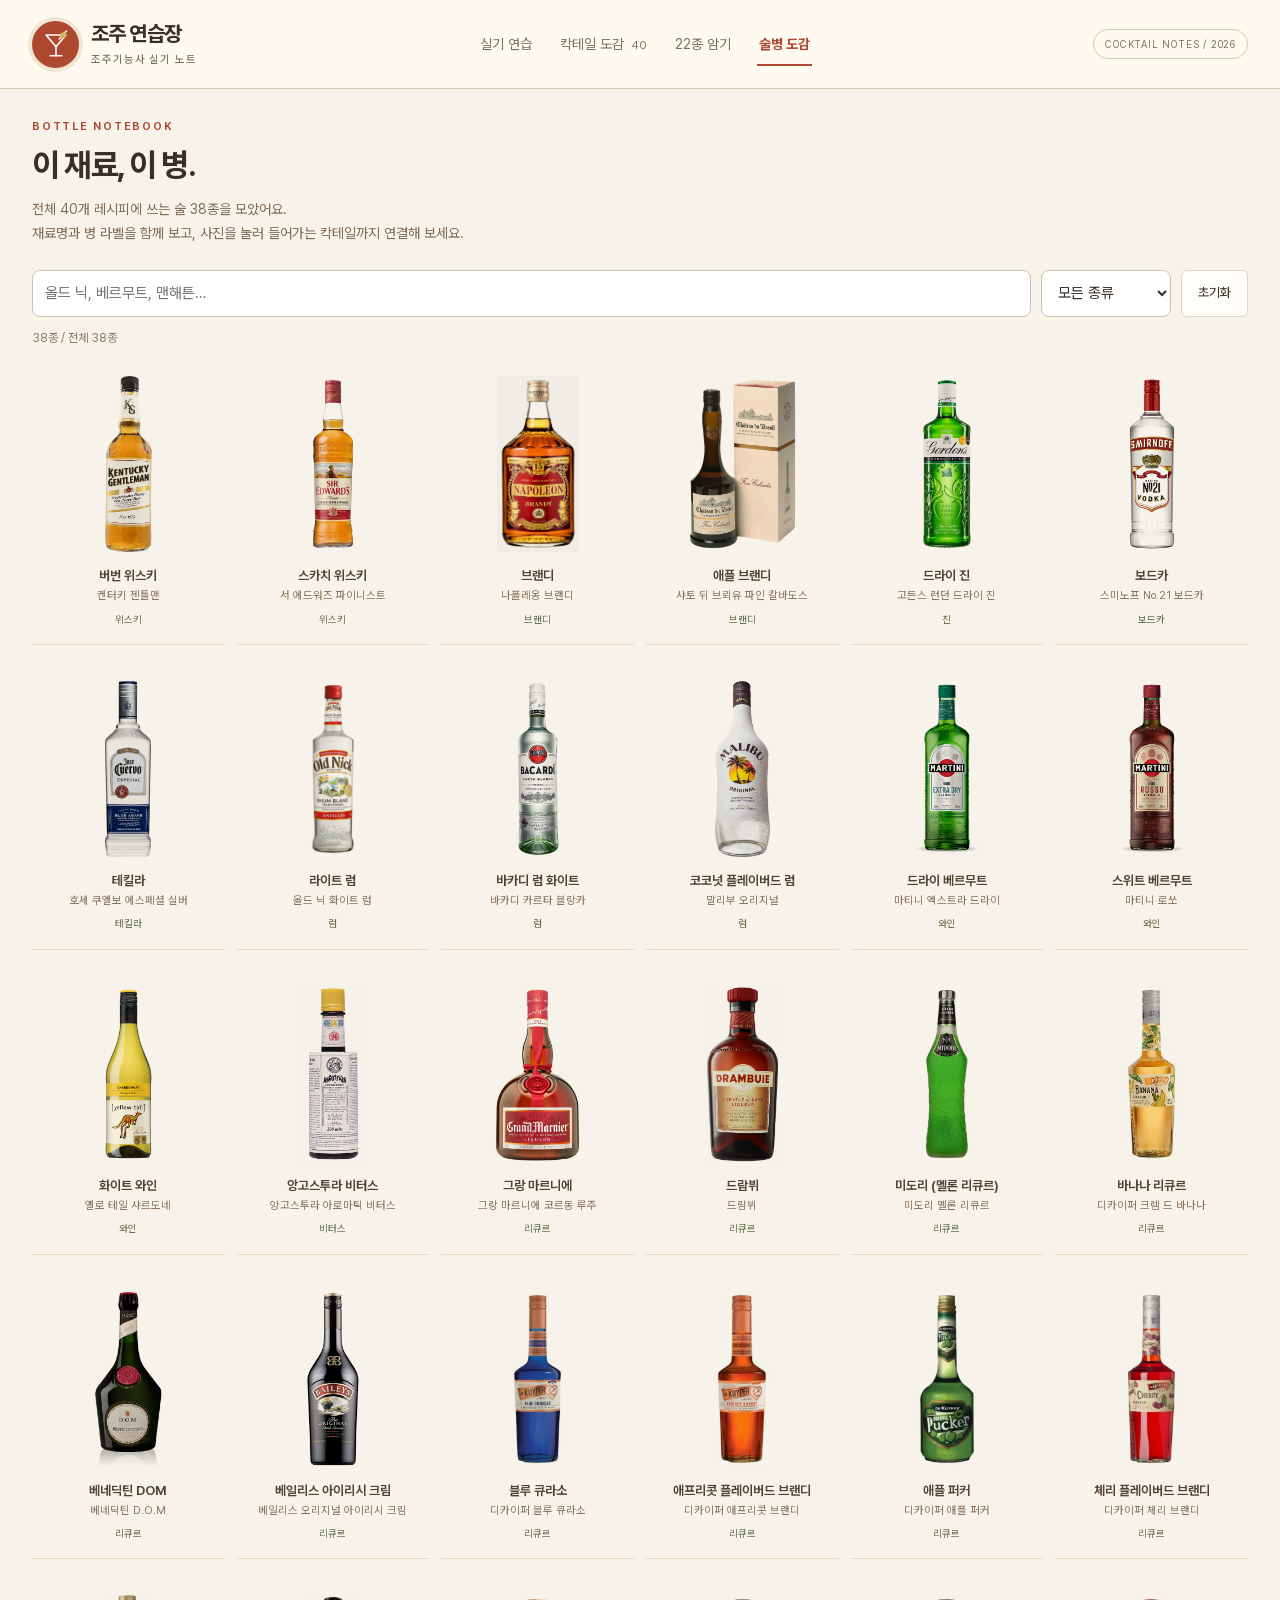
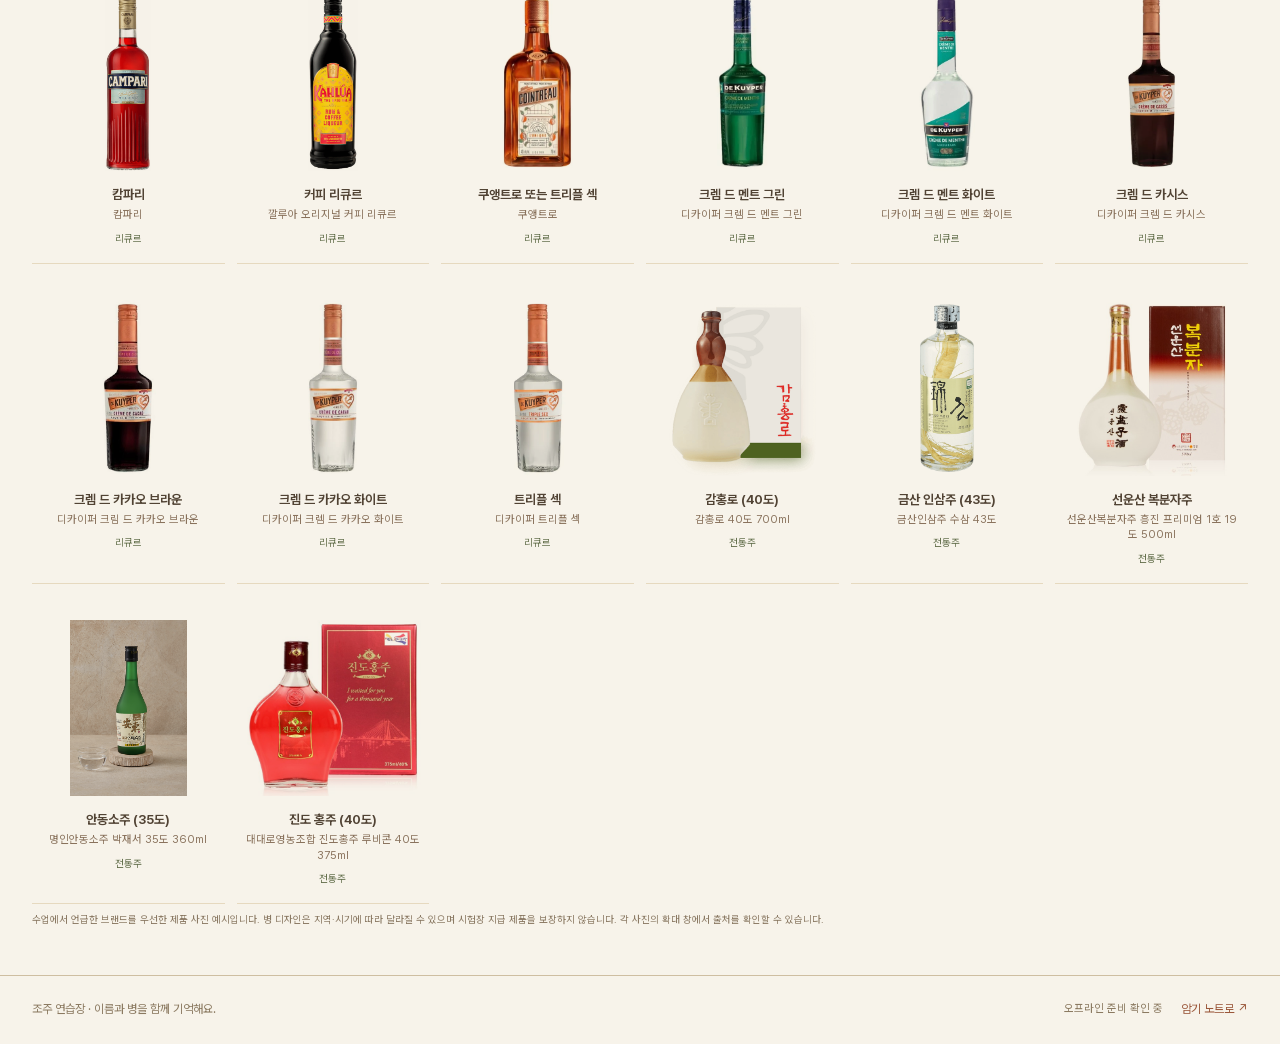
==== bottles.html @ 244d0b7b "Add files via upload" ====
<!doctype html>
<html lang="ko">
<head>
 <meta charset="utf-8"><meta name="viewport" content="width=device-width,initial-scale=1">
 <meta name="theme-color" content="#ad4930"><title>술병 도감 · 조주 연습장</title>
 <link rel="icon" href="icon.svg" type="image/svg+xml"><link rel="manifest" href="manifest.webmanifest">
 <link rel="stylesheet" href="styles.css"><link rel="stylesheet" href="bottles.css">
 <script defer src="data.js"></script><script defer src="bottle-data.js"></script><script defer src="art.js"></script><script defer src="bottles.js"></script><script defer src="offline.js"></script>
</head>
<body>
 <a class="skip" href="#main">본문으로 이동</a>
 <header class="header"><div class="header-inner"><a class="brand" href="index.html#practice"><span class="seal" id="brand-mark"></span><span>조주 연습장<small>조주기능사 실기 노트</small></span></a><nav aria-label="주 메뉴"><a href="index.html#practice">실기 연습</a><a href="index.html#catalog">칵테일 도감 <span>40</span></a><a href="memory.html">22종 암기</a><a href="bottles.html" class="active" aria-current="page">술병 도감</a></nav><span class="edition">COCKTAIL NOTES / 2026</span></div></header>
 <main id="main" tabindex="-1">
  <div class="bottle-gallery-intro"><div class="eyebrow">BOTTLE NOTEBOOK</div><h1>이 재료, 이 병.</h1><p>전체 40개 레시피에 쓰는 술 38종을 모았어요.<br>재료명과 병 라벨을 함께 보고, 사진을 눌러 들어가는 칵테일까지 연결해 보세요.</p></div>
  <div class="bottle-toolbar"><label class="sr-only" for="bottle-search">술병·재료·칵테일 검색</label><input id="bottle-search" type="search" placeholder="올드 닉, 베르무트, 맨해튼…"><label class="sr-only" for="bottle-category">술 종류</label><select id="bottle-category"></select><button id="bottle-reset" type="button">초기화</button></div>
  <p class="bottle-count" id="bottle-count" role="status"></p><div class="bottle-gallery" id="bottle-gallery"></div>
  <p class="bottle-caption">수업에서 언급한 브랜드를 우선한 제품 사진 예시입니다. 병 디자인은 지역·시기에 따라 달라질 수 있으며 시험장 지급 제품을 보장하지 않습니다. 각 사진의 확대 창에서 출처를 확인할 수 있습니다.</p>
 </main>
 <footer><span>조주 연습장 · 이름과 병을 함께 기억해요.</span><div class="footer-links"><span id="offline-status">오프라인 준비 확인 중</span><a href="memory.html">암기 노트로 ↗</a></div></footer>
 <noscript><p class="notice">술병 도감을 보려면 JavaScript를 허용해 주세요.</p></noscript>
</body></html>
---- styles.css ----
@font-face{font-family:Pretendard;src:url('fonts/PretendardVariable.woff2') format('woff2');font-weight:100 900;font-display:swap}
:root{--bg:#f7f3ea;--paper:#fffdf7;--ink:#382f28;--muted:#786e61;--line:#dfd5c4;--blue:#ad4930;--blue-soft:#f3e5d9;--green:#536448;--green-soft:#eef0e5;--orange:#916b32;--radius:8px;font-family:Pretendard,'Malgun Gothic',system-ui,sans-serif;color:var(--ink);background:var(--bg);font-synthesis:none}
*{box-sizing:border-box}body{margin:0;font-size:16px;line-height:1.65}button,input,select,textarea{font:inherit;color:inherit}button,a{touch-action:manipulation;-webkit-tap-highlight-color:transparent}button{min-height:42px;border:1px solid var(--line);border-radius:9px;background:var(--paper);padding:10px 16px;cursor:pointer;line-height:1.4}button:hover:not(:disabled){border-color:#bca58d;background:#f7eddf}button:disabled{opacity:.5;cursor:default}a{color:inherit;text-underline-offset:4px}h1,h2,h3,h4,p{margin:0;word-break:keep-all;overflow-wrap:anywhere}h1{font-size:34px;line-height:1.3;letter-spacing:-.045em;font-weight:760}h2{font-size:20px;letter-spacing:-.025em;line-height:1.5}h3{font-size:18px;letter-spacing:-.02em}h4{font-size:16px}small,.small{font-size:13px}.muted{color:var(--muted)}.eyebrow{font-size:11px;letter-spacing:.13em;font-weight:750;color:var(--blue);margin-bottom:9px}.row{display:flex;gap:10px;align-items:center}.wrap{flex-wrap:wrap}.between{justify-content:space-between}.stack{display:grid;gap:18px}.dot{padding:0 6px;color:#ac9f8b}.primary{color:white;background:var(--blue);border-color:var(--blue);font-weight:650}.primary:hover:not(:disabled){color:white;background:#873823;border-color:#873823}.text-button{padding:4px 0;border:0;background:transparent;color:var(--blue);font-size:14px}.text-button:hover:not(:disabled){background:none;text-decoration:underline}.soft-button{background:var(--blue-soft);color:var(--blue);border-color:#dbc4ae}.badge{display:inline-flex;align-items:center;gap:6px;border:1px solid var(--line);border-radius:30px;padding:4px 11px;font-size:12px;background:white;white-space:nowrap}.badge.green{background:var(--green-soft);color:var(--green);border-color:#d1d9bd}.tag{display:inline-block;padding:3px 8px;border-radius:5px;background:var(--blue-soft);color:var(--blue);font-size:12px}.tag.warn{background:#f6ebd0;color:#846020}button:focus-visible,a:focus-visible,input:focus-visible,select:focus-visible,textarea:focus-visible,summary:focus-visible{outline:3px solid #927529;outline-offset:3px}.skip{position:fixed;left:20px;top:-80px;background:var(--blue);padding:12px;color:white;z-index:100}.skip:focus{top:10px}.sr-only{position:absolute;width:1px;height:1px;overflow:hidden;clip:rect(0,0,0,0);white-space:nowrap}
.header{background:white;border-bottom:1px solid var(--line)}.header-inner{max-width:1280px;margin:auto;padding:17px 32px;display:flex;align-items:center;justify-content:space-between;gap:24px}.brand{display:flex;gap:12px;align-items:center;font-size:20px;font-weight:750;text-decoration:none;line-height:1.35;white-space:nowrap}.brand small{display:block;font-size:12px;color:var(--muted);font-weight:450;margin-top:5px}.seal{width:44px;height:48px;display:grid;place-items:center;border-radius:8px;background:#ad4930;color:white}.seal svg{width:36px}.header nav{display:flex;gap:9px}.header nav a{padding:10px 14px;border-radius:8px;text-decoration:none;font-size:15px;color:var(--muted)}.header nav a.active{color:var(--blue);background:var(--blue-soft);font-weight:700}.header nav span{font-size:11px;margin-left:4px}.edition{font-size:11px;color:var(--muted);letter-spacing:.08em}
main{max-width:1280px;margin:auto;padding:32px 32px 48px;min-height:calc(100vh - 180px)}.page-head{display:flex;align-items:end;justify-content:space-between;gap:20px;margin-bottom:25px}.page-head p{margin-top:10px;color:var(--muted);font-size:15px}.workspace{display:grid;grid-template-columns:minmax(0,1fr) 282px;gap:24px}.workspace>*,.study-layout>*{min-width:0}.panel{border:1px solid var(--line);border-radius:var(--radius);padding:25px;background:var(--paper)}.panel-head{display:flex;align-items:center;justify-content:space-between;gap:14px;margin-bottom:19px}.panel-head p{font-size:13px;color:var(--muted);margin-top:4px}.panel-head .text-button{flex-shrink:0}.selection-grid{display:grid;grid-template-columns:repeat(3,minmax(0,1fr));gap:13px}.drink-card{position:relative;border:1px solid #dfd2bc;background:#f5eddf;border-radius:12px;padding:15px 16px 17px;display:flex;flex-direction:column;min-width:0}.drink-card:nth-child(2){background:#edf0e2;border-color:#d9dcc9}.drink-card:nth-child(3){background:#f7eedc;border-color:#dfd1b8}.drink-card h3{font-size:19px;line-height:1.35;letter-spacing:-.035em}.drink-card small{color:var(--muted);display:block;margin-top:4px;font-size:11px;line-height:1.5}.drink-card .glass-art{height:135px;width:100%;margin:5px 0 8px}.drink-card .card-meta{display:flex;justify-content:space-between;align-items:center;gap:6px;margin-top:15px;padding-top:10px;border-top:1px solid #cbbda377;font-size:11px;color:var(--muted)}.card-no{font-size:11px;letter-spacing:.1em;font-weight:750;color:var(--blue)}.card-remove{border:0;padding:0;min-height:26px;width:26px;border-radius:50%;background:#fff9edcc;color:var(--muted);position:absolute;right:9px;top:9px;font-size:16px}.selected-footer{margin-top:19px;font-size:13px;color:var(--muted)}.start-button{display:flex;align-items:center;justify-content:space-between;width:100%;padding:16px 20px;margin-top:14px;font-size:16px}.start-button small{font-weight:400;color:#fae5cf;font-size:12px}.flow{display:grid;grid-template-columns:repeat(3,1fr);gap:20px}.flow>div+div{border-left:1px solid var(--line);padding-left:19px}.flow b{font-size:11px;letter-spacing:.09em;color:var(--blue)}.flow h3{font-size:15px;margin:8px 0 4px}.flow p{font-size:13px;color:var(--muted)}.sidebar{display:grid;gap:18px;align-content:start}.sidebar .panel{padding:21px}.sidebar h2{font-size:17px}.date-panel{background:#eaeedb;border-color:#d1d8bb}.date-number{font-size:30px;font-weight:750;letter-spacing:-.04em;line-height:1.4;margin:12px 0 4px}.date-number.unset{font-size:23px}.stats{display:grid;grid-template-columns:1fr 1fr;gap:15px;margin:17px 0}.stat b{display:block;font-size:28px;line-height:1.3;letter-spacing:-.03em;font-weight:730}.stat b span{font-size:13px;font-weight:450}.stat>span{font-size:12px;color:var(--muted)}.progress{height:5px;border-radius:4px;background:#e9dfce;overflow:hidden}.progress span{display:block;height:100%;background:var(--blue)}.quick-link{display:flex;justify-content:space-between;width:100%;border:0;border-top:1px solid var(--line);border-radius:0;background:transparent;color:var(--blue);padding:13px 0 0;margin-top:16px;text-align:left;font-size:13px}.side-note{font-size:13px;color:var(--muted);line-height:1.85;margin-top:12px}.resume{padding:15px 18px;background:var(--green-soft);border:1px solid #d0d6bb;border-radius:12px;display:flex;align-items:center;justify-content:space-between;gap:15px;margin-bottom:22px;font-size:14px}.resume .text-button{flex-shrink:0}.unit-grid{display:grid;grid-template-columns:repeat(4,1fr);gap:10px}.unit-grid>div{padding:12px;background:var(--bg);border-radius:9px;text-align:center}.unit-grid b{display:block;font-size:16px}.unit-grid small{font-size:11px;color:var(--muted)}
.toolbar{display:flex;gap:10px;flex-wrap:wrap;margin-bottom:18px}.toolbar input{flex:1;min-width:190px}.toolbar select{min-width:140px}.input,input[type=search],input[type=date],select,textarea{border:1px solid #cfc1ab;border-radius:8px;background:white;min-height:44px;padding:10px 12px;max-width:100%;font-size:15px}textarea{width:100%;resize:vertical;min-height:230px;line-height:1.85}.catalog{display:grid;grid-template-columns:repeat(4,minmax(0,1fr));gap:16px}.catalog-card{background:white;border:1px solid var(--line);border-radius:13px;overflow:hidden;min-width:0}.catalog-art{display:flex;align-items:center;justify-content:center;height:150px;background:linear-gradient(135deg,#e8e8d6,#f2e7d3);position:relative}.catalog-art .glass-art{height:135px;width:120px}.catalog-art .card-no{position:absolute;top:12px;left:15px}.catalog-art .saved-dot{position:absolute;top:12px;right:12px;color:var(--green);font-size:11px}.catalog-copy{padding:17px}.catalog-copy h3{font-size:18px}.catalog-en{display:block;font-size:11px;color:var(--muted);margin:4px 0 10px;min-height:18px}.card-actions{display:flex;gap:8px;margin-top:15px}.card-actions button{padding:8px 11px;font-size:13px;flex:1;min-height:38px}.card-actions .add{flex:0 0 38px;font-size:18px}.catalog-count{font-size:13px;color:var(--muted);margin-bottom:16px}.chips{display:flex;gap:7px;flex-wrap:wrap}.chips button{font-size:13px;padding:7px 11px;min-height:36px}.chips button.active{background:var(--ink);border-color:var(--ink);color:white}.catalog-bottom{position:sticky;bottom:16px;display:flex;align-items:center;justify-content:space-between;gap:14px;background:#fffdf7;border:1px solid #c6b398;box-shadow:0 8px 25px #6b4a2820;border-radius:12px;padding:13px 18px;margin-top:25px}.catalog-bottom p{font-size:13px;color:var(--muted)}
.study-top{display:flex;align-items:center;justify-content:space-between;gap:15px;margin-bottom:19px}.study-title{margin:15px 0 22px}.study-title h1{font-size:30px}.study-title p{color:var(--muted);font-size:13px;margin-top:4px}.study-layout{display:grid;grid-template-columns:minmax(0,1fr) 254px;gap:22px}.study-main{min-width:0}.stepper{display:grid;grid-template-columns:repeat(6,minmax(0,1fr));gap:7px;margin-bottom:22px}.stepper button{border:0;border-bottom:3px solid var(--line);border-radius:0;background:transparent;padding:10px 4px 12px;font-size:13px;text-align:left;color:var(--muted)}.stepper button small{display:block;font-size:11px;margin-bottom:4px}.stepper button.active{border-color:var(--blue);color:var(--blue);font-weight:750}.stepper button.done{border-color:#a1b08b}.stage-head{margin-bottom:20px}.stage-head h2{font-size:23px}.stage-head p{color:var(--muted);font-size:14px;margin-top:6px}.lesson-aside{align-self:start;position:sticky;top:18px}.lesson-aside .glass-art{width:100%;height:182px}.lesson-aside h3{text-align:center;font-size:17px}.lesson-aside>p{text-align:center;font-size:12px;color:var(--muted);margin:4px 0 14px}.meta-list{margin:0;display:grid;gap:9px}.meta-list>div{padding:9px 0;border-bottom:1px solid #ece4d5}.meta-list dt{color:var(--muted);font-size:11px;margin-bottom:3px}.meta-list dd{margin:0;font-size:13px;overflow-wrap:anywhere}.aside-note{margin-top:16px;font-size:11px;color:var(--muted)}.session-pills{display:flex;gap:6px;flex-wrap:wrap;margin-bottom:15px}.session-pills button{padding:7px 10px;font-size:12px;min-height:34px}.session-pills button.active{border-color:var(--blue);color:var(--blue);background:var(--blue-soft)}.timer-box{display:flex;align-items:center;gap:8px;flex-wrap:wrap;font-size:12px;color:var(--muted)}.timer-value{font-size:19px;letter-spacing:.03em;font-variant-numeric:tabular-nums;color:var(--ink);font-weight:700}.timer-box button{min-height:31px;padding:5px 9px;font-size:12px}.timer-value.low{color:#aa473c}.notice{background:var(--blue-soft);padding:14px 17px;border-radius:10px;font-size:14px;line-height:1.85;margin:16px 0}.notice.warning{background:#f9edce;color:#7f5d20}.notice.good{background:var(--green-soft);color:var(--green)}.notice:last-child{margin-bottom:0}.summary-grid{display:grid;grid-template-columns:1fr 1fr;gap:16px;margin:22px 0}.summary-grid>div{padding:16px;border:1px solid var(--line);border-radius:10px}.summary-grid small{display:block;color:var(--muted);font-size:12px;margin-bottom:4px}.summary-grid strong{font-size:16px}.ingredient-table{width:100%;border-collapse:collapse;font-size:14px}.ingredient-table th{text-align:left;font-weight:550;padding:12px 0;border-bottom:1px solid var(--line)}.ingredient-table td{padding:12px 0 12px 15px;border-bottom:1px solid var(--line);text-align:right;white-space:nowrap}.ingredient-table th small{display:block;color:var(--muted);font-size:11px;margin-top:3px;font-weight:400}.section-divider{margin-top:25px;padding-top:23px;border-top:1px solid var(--line)}.section-divider h3{margin-bottom:12px}.recipe-steps{padding-left:24px;margin:15px 0 0}.recipe-steps li{padding-left:4px;margin:0 0 13px;font-size:15px}.recipe-steps li::marker{color:var(--blue);font-weight:700}.stage-actions{display:flex;justify-content:space-between;align-items:center;gap:14px;margin-top:24px;flex-wrap:wrap}.stage-actions>div{display:flex;gap:8px;flex-wrap:wrap}.footnote{font-size:12px;color:var(--muted);line-height:1.8;margin-top:12px}.hint-line{font-size:13px;color:var(--muted);margin:12px 0}.section-caption{font-size:12px;color:var(--muted);margin:16px 0 8px}.measure-layout{display:grid;grid-template-columns:minmax(0,1fr) 228px;gap:20px}.ingredient-bank{display:grid;grid-template-columns:repeat(3,minmax(0,1fr));gap:9px}.ingredient-tile{min-width:0;position:relative;display:flex;flex-direction:column;align-items:center;text-align:center;padding:10px 6px;border-radius:10px;min-height:137px;font-size:12px;background:#fffaf0}.ingredient-tile svg{width:73px;height:73px;margin-bottom:3px}.ingredient-tile small{font-size:10px;color:var(--muted)}.ingredient-tile.used{background:#eeeae3;border-color:#bfb9ad}.ingredient-tile.used svg{filter:grayscale(1);opacity:.55}.ingredient-tile.used:after{content:'✓';position:absolute;top:5px;right:8px;color:var(--green);font-weight:800}.measure-tray{padding:16px;background:#f1e8d7;border:1px solid var(--line);border-radius:12px;align-self:start}.measure-tray h3{font-size:16px}.measure-tray .jug{width:76px;height:83px;margin:10px auto;display:block}.measure-row{padding:12px 0;border-top:1px solid #ddd0b8}.measure-row label{display:block;font-size:12px;font-weight:600;margin-bottom:7px}.measure-row select{width:100%;font-size:13px;padding:8px}.measure-row small{font-size:11px;color:var(--muted)}.measure-remove{border:0;background:transparent;padding:0;min-height:24px;color:#80715c;font-size:11px}.quiz-grid{display:grid;gap:12px}.quiz-pair{display:grid;grid-template-columns:28px minmax(0,1fr) 145px;gap:10px;align-items:center;padding:14px;border:1px solid var(--line);border-radius:10px}.quiz-pair>span{font-size:12px;color:var(--blue);font-weight:650}.quiz-pair label,.quiz-field label{display:grid;gap:5px;font-size:11px;color:var(--muted)}.quiz-pair select{width:100%;font-size:13px}.quiz-field{display:grid;grid-template-columns:1fr 1fr;gap:12px}.quiz-field>label{border:1px solid var(--line);padding:14px;border-radius:10px}.quiz-field select{font-size:13px;width:100%}.answer-good{border-color:#7a9260!important;background:#f0f3e8!important}.answer-wrong{border-color:#bc6d4e!important;background:#fff2e8!important}.result-box{border:1px solid #dbceb8;background:#f6efdf;border-radius:12px;padding:18px;margin-top:21px}.result-box.success{background:var(--green-soft);border-color:#d1d9bc}.result-box h3{font-size:18px}.result-box p{font-size:13px;color:var(--muted);margin-top:4px}.result-list{list-style:none;padding:0;margin:14px 0 0;display:grid;gap:8px}.result-list li{padding:10px 12px;border-radius:8px;background:#fffdf7;font-size:13px;line-height:1.75;border-left:3px solid #ba996b}.result-list li.ok{border-left-color:#8b9e6e}.result-list small{display:block;color:var(--muted);font-size:11px}.result-list b{font-weight:650}.result-list .expected{color:var(--green)}.order-bank{display:grid;gap:8px;margin-bottom:20px}.order-bank button{text-align:left;padding:12px 15px;font-size:14px;display:flex;gap:10px;align-items:center}.order-bank button:before{content:'＋';font-size:17px;color:var(--blue)}.order-picked{list-style:none;padding:0;margin:12px 0 0;display:grid;gap:10px}.order-picked li{display:flex;gap:12px;border:1px solid var(--line);border-radius:10px;padding:13px;background:white;align-items:flex-start}.order-number{display:grid;place-items:center;flex:0 0 25px;width:25px;height:25px;border-radius:50%;background:var(--blue-soft);color:var(--blue);font-size:12px;font-weight:700}.order-picked .step-body{flex:1;min-width:0}.order-picked p{font-size:14px}.move-actions{display:flex;gap:8px;margin-top:9px}.move-actions button{min-height:30px;padding:5px 9px;font-size:11px}.glass-bank{display:grid;grid-template-columns:repeat(4,minmax(0,1fr));gap:12px}.glass-choice{padding:12px 8px;text-align:center;display:flex;flex-direction:column;align-items:center;font-size:13px}.glass-choice .glass-art{width:100%;height:145px}.glass-choice small{font-size:10px;color:var(--muted);margin-top:4px}.glass-choice.selected{border:2px solid var(--blue);padding:11px 7px;background:var(--blue-soft)}.glass-hint{font-size:12px;color:var(--muted);margin-top:13px}.write-help{margin:12px 0 17px;display:flex;gap:8px;flex-wrap:wrap;font-size:12px}.write-help span{padding:4px 9px;border-radius:6px;background:#f0e8d9;color:var(--muted)}.empty{padding:35px 22px;border:1px dashed #c9bba2;border-radius:12px;text-align:center;background:#fdf9ee;color:var(--muted)}.empty h2{color:var(--ink);margin-bottom:9px}.empty p{font-size:14px}.empty button{margin-top:15px}.session-result{max-width:800px;margin:30px auto}.session-result h1{font-size:30px;margin-bottom:12px}.completion-grid{display:grid;gap:12px;margin:24px 0}.completion-row{border:1px solid var(--line);border-radius:12px;padding:16px;display:flex;align-items:center;gap:20px}.completion-row .glass-art{width:60px;height:80px}.completion-row>div{flex:1}.completion-row p{font-size:13px;color:var(--muted);margin-top:4px}.completion-row button{font-size:13px}.record-list{display:grid;gap:13px}.record{background:white;border:1px solid var(--line);border-radius:12px;padding:20px}.record h3{font-size:17px}.record .detail{font-size:14px;margin-top:10px}.record small{font-size:11px;color:var(--muted)}.notes-layout{display:grid;grid-template-columns:1fr 1fr;gap:22px}.notes-layout>*{min-width:0}.notes-layout textarea{margin:15px 0;min-height:160px}.section-tabs{margin-bottom:20px}.source-layout{display:grid;grid-template-columns:minmax(0,1fr) 310px;gap:22px}.source-layout ul{padding-left:21px;font-size:14px}.source-layout li{margin-bottom:10px}.source-layout a{color:var(--blue)}.source-layout h3{margin-top:22px;margin-bottom:10px}.source-layout h3:first-child{margin-top:0}.source-layout p{font-size:14px}.source-dl{margin:0;font-size:13px}.source-dl dt{color:var(--muted);margin-top:14px}.source-dl dd{margin:3px 0}.source-table{overflow:auto}.source-table table{border-collapse:collapse;min-width:530px;width:100%;font-size:13px}.source-table th,.source-table td{padding:12px;border-bottom:1px solid var(--line);text-align:left}.source-table th{background:var(--bg)}
dialog{width:min(610px,calc(100% - 28px));max-height:88dvh;overflow:auto;background:white;color:var(--ink);border:1px solid var(--line);border-radius:16px;padding:26px;box-shadow:0 25px 80px #543a2533}dialog::backdrop{background:#352c2277;backdrop-filter:blur(3px)}.dialog-head{display:flex;gap:18px;align-items:center;justify-content:space-between;margin-bottom:19px}.dialog-head h2{font-size:22px}.dialog-head button{border:0;padding:4px 10px;font-size:22px;min-height:35px}.dialog-actions{display:flex;justify-content:end;gap:10px;margin-top:23px}.field{display:grid;gap:9px;margin:18px 0}.field label{font-size:14px;font-weight:600}#toast{position:fixed;left:50%;bottom:25px;transform:translateX(-50%);padding:12px 18px;border-radius:10px;background:var(--ink);color:white;font-size:14px;z-index:50;max-width:calc(100% - 30px);opacity:0;pointer-events:none;transition:opacity .15s}#toast.visible{opacity:1}.file-label{display:inline-flex;align-items:center;gap:8px;border:1px solid var(--line);border-radius:9px;padding:9px 14px;font-size:13px;cursor:pointer;background:white}.file-label input{width:1px;height:1px;opacity:0;position:absolute}.file-label:focus-within{outline:3px solid #927529;outline-offset:2px}.storage-warning{padding:12px 18px;color:#865924;background:#fff0d3;border-radius:9px;margin-bottom:20px;font-size:14px}footer{max-width:1280px;margin:auto;padding:24px 32px;border-top:1px solid var(--line);display:flex;justify-content:space-between;gap:20px;font-size:12px;color:var(--muted)}.footer-links{display:flex;gap:18px;flex-wrap:wrap}.footer-links a{color:var(--blue);text-decoration:none}.footer-links #offline-status{font-size:11px}details{border-top:1px solid var(--line);margin-top:18px;padding-top:15px}summary{cursor:pointer;font-weight:600;font-size:14px}[hidden]{display:none!important}
@media(max-width:1080px){.edition{display:none}.workspace{grid-template-columns:minmax(0,1fr) 250px}.catalog{grid-template-columns:repeat(3,minmax(0,1fr))}.measure-layout{grid-template-columns:1fr}.measure-tray .jug{display:none}.measure-tray .tray-rows{display:grid;grid-template-columns:1fr 1fr;gap:0 15px}.study-layout{grid-template-columns:minmax(0,1fr) 220px}.glass-bank{grid-template-columns:repeat(3,minmax(0,1fr))}.source-layout{grid-template-columns:1fr 270px}}
@media(max-width:800px){.header-inner{padding:15px 22px;flex-wrap:wrap;gap:16px}.header nav{gap:3px}.header nav a{font-size:14px;padding:9px 11px}main{padding:25px 22px 36px}.workspace{grid-template-columns:1fr}.sidebar{grid-template-columns:1fr 1fr}.sidebar .source-side{grid-column:1/-1}.study-layout{grid-template-columns:1fr}.lesson-aside{position:static;display:grid;grid-template-columns:110px 1fr;gap:0 20px}.lesson-aside .glass-art{grid-row:1/4;height:150px}.lesson-aside h3,.lesson-aside>p{text-align:left}.lesson-aside .meta-list{grid-template-columns:repeat(3,1fr)}.lesson-aside .aside-note{grid-column:1/-1}.source-layout{grid-template-columns:1fr}.glass-bank{grid-template-columns:repeat(4,minmax(0,1fr))}.notes-layout{grid-template-columns:1fr}.catalog{grid-template-columns:repeat(3,minmax(0,1fr))}footer{padding:22px;flex-wrap:wrap}.measure-layout{grid-template-columns:minmax(0,1fr) 230px}.measure-tray .tray-rows{display:block}}
@media(max-width:580px){body{font-size:16px}.header-inner{padding:15px 16px;gap:15px}.brand{font-size:19px}.header nav{width:100%;justify-content:space-between}.header nav a{flex:1;text-align:center;padding:8px 4px}main{padding:22px 16px 30px}h1{font-size:29px}.page-head{align-items:start;flex-wrap:wrap;gap:12px}.page-head p{font-size:14px}.page-head>.badge{font-size:11px}.panel{padding:19px}.panel-head{gap:10px}.panel-head h2{font-size:18px}.panel-head .text-button{font-size:12px}.selection-grid{gap:8px}.drink-card{padding:12px 9px}.drink-card h3{font-size:15px}.drink-card small{font-size:10px}.drink-card .glass-art{height:107px}.drink-card .card-meta{font-size:10px;flex-wrap:wrap;margin-top:10px}.card-no{font-size:10px}.flow{gap:12px}.flow>div+div{padding-left:12px}.flow h3{font-size:14px}.flow p{font-size:12px}.start-button{padding:14px 15px;font-size:15px}.start-button small{font-size:11px}.sidebar{grid-template-columns:1fr 1fr;gap:12px}.sidebar .panel{padding:17px}.sidebar h2{font-size:15px}.date-number.unset{font-size:21px}.date-number{font-size:26px}.stat b{font-size:25px}.side-note{font-size:12px}.stats{gap:9px}.catalog{grid-template-columns:repeat(2,minmax(0,1fr));gap:12px}.catalog-copy{padding:14px}.catalog-copy h3{font-size:16px}.catalog-art{height:130px}.catalog-art .glass-art{height:119px}.card-actions button{font-size:12px;padding:8px 6px}.toolbar{gap:8px}.toolbar input{flex-basis:100%}.toolbar select{flex:1;min-width:0;font-size:13px}.catalog-bottom{bottom:10px;padding:12px;font-size:13px}.catalog-bottom button{font-size:13px;white-space:nowrap}.stepper{grid-template-columns:repeat(3,minmax(0,1fr));gap:5px}.stepper button{font-size:13px;padding:7px 4px}.stepper button small{font-size:10px;margin-bottom:3px}.study-title h1{font-size:28px}.study-top{align-items:start;flex-wrap:wrap}.stage-head h2{font-size:21px}.stage-head p{font-size:13px}.measure-layout{grid-template-columns:1fr}.measure-tray .tray-rows{display:grid;grid-template-columns:1fr 1fr;gap:0 12px}.ingredient-bank{grid-template-columns:repeat(3,minmax(0,1fr))}.ingredient-tile{font-size:11px;min-height:131px}.quiz-pair{grid-template-columns:19px minmax(0,1fr) 104px;padding:11px 9px;gap:7px}.quiz-pair select{font-size:12px;padding:8px 5px}.quiz-field{grid-template-columns:1fr}.summary-grid{gap:10px}.summary-grid>div{padding:13px}.summary-grid strong{font-size:14px}.ingredient-table{font-size:13px}.ingredient-table td{white-space:normal;min-width:87px}.glass-bank{grid-template-columns:repeat(2,minmax(0,1fr))}.glass-choice .glass-art{height:135px}.lesson-aside{grid-template-columns:80px 1fr;gap:0 14px}.lesson-aside .glass-art{height:125px}.lesson-aside .meta-list{grid-template-columns:1fr}.lesson-aside .meta-list>div{padding:5px 0}.lesson-aside .meta-list dt{display:inline;margin-right:8px}.lesson-aside .meta-list dd{display:inline}.unit-grid{grid-template-columns:repeat(2,1fr)}.stage-actions button{font-size:13px}.completion-row{gap:12px;flex-wrap:wrap}.completion-row .glass-art{width:50px}.completion-row button{width:100%}.resume{font-size:12px;padding:12px}.resume .text-button{font-size:12px}footer{font-size:11px;padding:20px 16px}.footer-links{gap:12px}}
@media(max-width:580px){.selection-grid{grid-template-columns:1fr;gap:10px}.drink-card{display:grid;grid-template-columns:minmax(0,1fr) 86px;gap:2px 14px;padding:15px 19px;min-height:140px}.drink-card .card-no,.drink-card h3,.drink-card>small,.drink-card .card-meta{grid-column:1}.drink-card .glass-art{grid-column:2;grid-row:1/5;width:86px;height:115px;margin:0;align-self:center}.drink-card h3{font-size:18px;align-self:end}.drink-card>small{font-size:11px}.drink-card .card-meta{margin-top:8px;font-size:11px;padding-top:8px}.drink-card .card-meta .text-button{font-size:12px}.card-remove{right:6px;top:6px}.selected-footer{align-items:flex-start;font-size:12px}}
main:focus{outline:none}
@media(prefers-reduced-motion:reduce){*{scroll-behavior:auto!important;transition:none!important}}@media print{.header,footer,.stepper,.study-top,.stage-actions,button,.lesson-aside{display:none}body{background:white}main{padding:0;max-width:none}.study-layout,.workspace{display:block}.panel{border:0;padding:0}a{color:inherit}.recipe-steps li{break-inside:avoid}}

/* Cocktail notebook visual system — presentation only. */
body{background:var(--bg)}
.header{background:#fffaf0;border-bottom:1px solid #d5c8b0}
.header-inner{padding-top:20px;padding-bottom:20px}
.brand{font-size:21px;letter-spacing:-.04em}.brand small{letter-spacing:.08em;font-size:11px}
.seal{width:47px;height:47px;border-radius:50%;background:var(--blue);box-shadow:0 0 0 4px #f1e5d3}
.header nav{gap:24px}.header nav a{border-radius:0;padding:10px 2px 8px;border-bottom:2px solid transparent;font-size:14px}
.header nav a.active{background:transparent;border-color:var(--blue);color:var(--blue)}
.edition{border:1px solid #d5c8b0;padding:6px 11px;border-radius:30px;font-size:10px;color:#7c715c}
main{padding-top:29px}.eyebrow{letter-spacing:.16em;font-weight:650}
h1{font-weight:720}h2{font-weight:680}.primary{border-radius:30px;box-shadow:0 3px 0 #7c38231a}
button{border-radius:6px}.soft-button{background:#f3e6d7}.badge{background:#fdf8ec}
.home-hero{display:grid;grid-template-columns:1.05fr 1fr;gap:20px;align-items:center;border-bottom:1px solid #d2c3a9;margin:0 0 30px;padding:11px 20px 28px 10px;position:relative;min-height:279px}
.home-hero:before{content:'';position:absolute;left:0;top:34px;width:3px;height:48px;background:#bd6b4d}
.hero-copy{padding-left:22px}.hero-copy .eyebrow{font-size:10px;letter-spacing:.22em;margin-bottom:15px;color:#826d4c}
.hero-copy h1{font-size:43px;line-height:1.35;letter-spacing:-.055em;font-weight:650}.hero-copy h1 span{color:var(--blue)}
.hero-copy p{color:#7b705f;font-size:14px;line-height:1.9;margin-top:14px}
.hero-meta{display:flex;align-items:center;gap:13px;margin-top:22px;font-size:11px;color:#776a54}
.hero-meta span:first-child{font-size:10px;letter-spacing:.14em;font-weight:700;border:1px solid #b8b896;color:#69744f;border-radius:30px;padding:4px 10px}
.hero-art{min-width:0;max-width:480px;justify-self:end;width:100%}.bar-illustration{display:block;width:100%;height:auto;max-height:266px}
.workspace{grid-template-columns:minmax(0,1fr) 280px;gap:26px}.panel{box-shadow:0 3px 0 #6d4c2410}
.practice-sheet{background:#fffdf6;padding:25px 25px 23px;border-color:#d2c4ad}
.section-kicker{display:block;font-size:10px;letter-spacing:.13em;color:#9a7953;font-weight:650;margin-bottom:6px}
.practice-sheet .panel-head{margin-bottom:20px}.practice-sheet .panel-head p{font-size:12px}
.selection-grid{gap:22px}.drink-card,.drink-card:nth-child(2),.drink-card:nth-child(3){padding:0 0 13px;background:transparent;border:0;border-bottom:1px solid #c9bda6;border-radius:0;gap:0}
.drink-card .card-no{font-size:10px;color:#89724f;letter-spacing:.12em;padding-bottom:10px}
.drink-portrait{height:160px;width:100%;border-radius:90px 90px 7px 7px;background:#e4e6d3;margin:0 0 14px;display:flex;align-items:center;justify-content:center}
.drink-card:nth-child(3n+2) .drink-portrait{background:#f0ddc6}.drink-card:nth-child(3n) .drink-portrait{background:#ede5c8}
.drink-card .glass-art{height:145px;width:145px;margin:0;filter:drop-shadow(0 4px 2px #5c4a2a09)}
.drink-card h3{font-size:19px;font-weight:650;letter-spacing:-.04em}.drink-card>small{font-size:11px;color:#8e8068}
.drink-card .card-meta{border:0;margin-top:auto;padding-top:13px;font-size:11px}.drink-card .card-meta>span{color:#6e7754;text-transform:uppercase;letter-spacing:.05em;font-size:10px}
.card-remove{top:-2px;right:-3px;width:24px;min-height:24px;background:#f1e9da;color:#8a775f;font-size:15px}
.start-button{margin-top:17px;border-radius:7px;padding:16px 19px;background:var(--blue);box-shadow:0 3px 0 #81341e1a}
.selected-footer{font-size:12px}.selected-footer b{color:var(--blue)}
.sidebar .date-panel{background:#59664c;border:1px solid #59664c;border-radius:8px 35px 8px 8px;color:#fff8e5;box-shadow:0 4px 0 #424e3820;padding-top:24px}
.date-panel .eyebrow{color:#e5dcba;font-size:10px}.date-panel .muted,.date-panel .text-button{color:#eee7d1}.date-panel .text-button{font-size:12px;margin-top:8px}.date-number{font-weight:650}.date-number.unset{font-size:24px}
.sidebar .panel:not(.date-panel){border-color:#d9cdb7}.stat b{font-weight:650;color:#866145}.progress{height:4px;background:#eee4d2}.progress span{background:#8b9b6c}
.source-side{background:#f4ecda}.source-side .eyebrow{color:#997442}.source-side .quick-link{color:#80603d}
.flow-sheet,.unit-sheet{box-shadow:none;background:transparent;border:0;padding:5px 0 0}
.flow-sheet .panel-head,.unit-sheet .panel-head{padding-bottom:11px;border-bottom:1px solid #cfc1a8;margin-bottom:16px}
.flow-sheet h2,.unit-sheet h2{font-size:17px}.flow{gap:22px}.flow>div+div{border:0;padding-left:0}.flow b{color:#8e674c;font-size:11px}.flow h3{font-weight:650}.flow p{font-size:12px}
.unit-grid>div{background:#eee6d5;border-radius:4px;padding:10px}.unit-grid b{color:#7d6244;font-weight:650}
.resume{border-color:#cdd4b4;background:#eff1e5}.quick-link{font-size:12px}.tag{background:#edeedb;color:#68734d;border-radius:3px}.tag.warn{background:#f1dfbd}
.catalog{grid-template-columns:repeat(3,minmax(0,1fr));gap:6px 24px}
.catalog-card{display:grid;grid-template-columns:104px minmax(0,1fr);border:0;border-top:1px solid #d2c3a9;border-radius:0;background:transparent;padding:20px 0;overflow:visible}
.catalog-art{min-height:169px;height:auto;border-radius:60px 60px 6px 6px;background:#e5e6d4}.catalog-card:nth-child(3n+2) .catalog-art{background:#eedbc5}.catalog-card:nth-child(3n) .catalog-art{background:#ebe3c7}
.catalog-art .glass-art{width:96px;height:125px;margin-top:12px}.catalog-art .card-no{top:11px;left:12px;right:9px;text-align:center;font-size:9px;line-height:1.35;color:#7b775d;letter-spacing:.02em}.catalog-art .saved-dot{top:auto;bottom:9px;right:0;left:0;text-align:center;font-size:10px}
.catalog-copy{padding:12px 0 0 15px;display:flex;flex-direction:column;align-items:flex-start}.catalog-copy h3{font-size:18px;font-weight:660}.catalog-en{font-size:10px;line-height:1.45;margin:4px 0 10px;min-height:18px}.card-actions{width:100%;margin-top:auto;padding-top:15px}.card-actions button{font-size:12px;background:#fcf8ed;border-color:#d3c4ab}.card-actions .add{flex-basis:34px;color:var(--blue)}
.catalog-bottom{background:#fff9eb;border-radius:7px;border-color:#bbab8c;box-shadow:0 5px 20px #6b4c2420}
.toolbar input{border-color:#c8b595}.toolbar select{background:#fcf8ef}.chips button.active{background:#5c684c;border-color:#5c684c}
.study-title{border-left:3px solid #b87350;padding-left:17px}.study-title h1{font-weight:650}.study-title .eyebrow{font-size:10px;color:#937755}
.stepper{gap:8px}.stepper button{border:1px solid #d7c9ae;border-radius:7px;background:#fffaf0;padding:12px 13px;color:#83725c}.stepper button.active{background:#5b684d;border-color:#5b684d;color:#fff8e6}.stepper button.done:not(.active){background:#eef0e2;border-color:#bbc5a2;color:#637247}.stepper button small{font-size:10px;letter-spacing:.05em}
.stage-head h2{font-weight:650}.notice{border-left:3px solid #ba7c56;border-radius:3px;background:#f4ead9}.notice.warning{border-color:#c3a055}.notice.good{border-color:#8fa16e}
.summary-grid>div{border:0;border-left:2px solid #c8b998;border-radius:0;background:#f5efdf}
.ingredient-tile{background:#fcf8ed;border-color:#d7c8ab;border-radius:8px}.ingredient-tile.used{background:#e9e6df;border-color:#b4aea2}.ingredient-tile.used svg{filter:grayscale(1);opacity:.55}
.measure-tray{background:#eee7d6;border:1px solid #cdbd9e;border-radius:7px 7px 20px 7px}.measure-tray h3{color:#736347}.measure-row select{background:#fffaf0}
.quiz-pair,.quiz-field>label{border-color:#ded1b8;border-radius:7px;background:#fffaf1}.quiz-pair>span{color:#9b7451}.order-bank button{background:#fcf7eb;border:1px solid #d9ccb2;border-left:3px solid #bda47d;border-radius:4px}.order-picked li{border-radius:5px}.order-number{background:#ece9d4;color:#65724d}
.glass-choice{border-color:#d6c6a9;border-radius:65px 65px 7px 7px;background:#faf4e7;padding-top:22px}.glass-choice.selected{background:#e7ead6;border-color:#7b8a60;padding-top:21px}.glass-choice small{color:#8b795e}
.lesson-aside{background:#f3efdf;border-color:#cfc2a5;border-radius:90px 90px 8px 8px;padding-top:26px}.lesson-aside .glass-art{height:170px}.lesson-aside h3{font-weight:650}
.result-box{background:#f4eddf;border-color:#d6c5a7;border-radius:7px}.result-box.success{background:#eef0df;border-color:#c3cdab}.record{background:#fffaf0;border-radius:6px}
.write-help span{background:#ede7d7;border-radius:3px}.source-table th{background:#eee7d7}dialog{background:#fffbf2;border-color:#c9b899;border-radius:10px}footer{border-color:#cebea1;color:#8b7a61}.footer-links a{color:#9a573a}
@media(max-width:1080px){.hero-copy h1{font-size:38px}.home-hero{grid-template-columns:1.05fr 1fr;padding-right:0}.workspace{grid-template-columns:minmax(0,1fr) 250px;gap:22px}.selection-grid{gap:15px}.catalog{grid-template-columns:repeat(2,minmax(0,1fr))}}
@media(max-width:800px){.header nav{gap:17px}.home-hero{gap:0;padding-left:0;padding-bottom:23px;min-height:250px}.hero-copy{padding-left:18px}.hero-copy h1{font-size:34px}.hero-copy p{font-size:13px}.hero-meta{font-size:10px;gap:8px}.hero-meta span:first-child{font-size:9px}.hero-art{margin-left:-10px;width:calc(100% + 10px)}.workspace{grid-template-columns:1fr}.lesson-aside{border-radius:8px}.lesson-aside .glass-art{height:150px}.stepper button{padding:10px 7px;font-size:12px}}
@media(max-width:580px){.header-inner{padding:18px 18px 12px;gap:16px}.brand{font-size:20px}.seal{width:42px;height:42px}.header nav{gap:17px}.header nav a{font-size:13px;padding:7px 0;flex:none}.header nav{justify-content:space-between}.home-hero{grid-template-columns:1fr;padding:5px 0 20px;margin-bottom:24px;gap:0}.home-hero:before{top:26px;height:42px}.hero-copy{padding:6px 0 0 16px}.hero-copy .eyebrow{font-size:9px;margin-bottom:12px}.hero-copy h1{font-size:33px;line-height:1.35}.hero-copy p{font-size:13px;margin-top:12px}.hero-meta{margin-top:16px;gap:11px}.hero-art{width:100%;max-width:350px;margin:5px 0 -5px;justify-self:center}.bar-illustration{max-height:170px}.practice-sheet{padding:20px 17px}.practice-sheet .panel-head{align-items:start;margin-bottom:17px}.practice-sheet .panel-head>.row{gap:8px;flex-wrap:wrap;justify-content:flex-end}.practice-sheet .panel-head h2{font-size:18px}.section-kicker{font-size:8px;letter-spacing:.1em}.selection-grid{gap:12px}.drink-card,.drink-card:nth-child(2),.drink-card:nth-child(3){display:grid;grid-template-columns:minmax(0,1fr) 94px;gap:0 15px;padding:0 0 13px;min-height:125px}.drink-card .card-no{padding-top:5px;padding-bottom:5px;grid-column:1}.drink-card .drink-portrait{grid-column:2;grid-row:1/5;height:112px;width:94px;border-radius:60px 60px 5px 5px;margin:0}.drink-card .glass-art{grid-column:auto;grid-row:auto;height:105px;width:90px}.drink-card h3{grid-column:1;font-size:18px;align-self:center}.drink-card>small{grid-column:1;font-size:10px;margin-top:0}.drink-card .card-meta{grid-column:1;padding-top:7px;margin-top:0;gap:4px}.drink-card .card-meta .text-button{font-size:11px}.drink-card .card-meta>span{font-size:9px}.card-remove{right:-6px;top:-5px;z-index:1}.start-button{font-size:14px;padding:15px}.start-button small{font-size:10px}.sidebar{gap:12px}.sidebar .date-panel{border-radius:8px 27px 8px 8px;padding-top:20px}.date-number.unset{font-size:21px}.flow-sheet .panel-head>span{font-size:11px}.flow-sheet,.unit-sheet{padding:4px 0 0}.flow{gap:15px}.catalog{gap:12px}.catalog-card{display:flex;flex-direction:column;padding:14px 0;border-top-color:#d2c3a9}.catalog-art{height:157px;min-height:157px;border-radius:80px 80px 5px 5px}.catalog-art .glass-art{height:123px;width:105px}.catalog-copy{padding:12px 0 0;flex:1}.catalog-copy h3{font-size:17px}.catalog-en{font-size:10px}.card-actions{gap:5px;padding-top:12px}.card-actions button{font-size:11px;padding:8px 5px}.card-actions .add{flex-basis:30px}.stepper{gap:7px}.stepper button{padding:9px 10px;font-size:12px}.stepper button small{font-size:9px}.study-title h1{font-size:27px}.glass-choice{border-radius:70px 70px 7px 7px}.lesson-aside{border-radius:8px;padding-top:20px}.lesson-aside .glass-art{height:125px}}
@media print{.home-hero .hero-art{display:none}.panel{box-shadow:none}}
---- bottles.css ----
.bottle-photo{display:block;object-fit:contain;max-width:100%;mix-blend-mode:multiply}
.ingredient-tile .bottle-photo{width:100%;height:92px;margin:0 auto 7px}
.ingredient-tile.used .bottle-photo{filter:grayscale(1);opacity:.55}
.bottle-strip{grid-column:1/-1;min-width:0;margin:12px 0 2px;padding:10px 0 0;border-top:1px solid #e6d9bf}
.bottle-strip-heading{display:flex;align-items:baseline;justify-content:space-between;gap:8px;margin-bottom:8px;font-size:12px;color:#725139}
.bottle-strip-heading>span{font-size:10px;font-weight:400;color:#8b7a64}
.bottle-row{display:flex;flex-wrap:wrap;gap:6px 8px;align-items:stretch}
.bottle-tile{min-width:0;border:0;border-radius:5px;background:transparent;display:flex;flex-direction:column;align-items:center;text-align:center;padding:7px 4px;line-height:1.45;color:#514334;transition:background .15s}
.bottle-tile:hover{background:#f2ebdc}.bottle-tile:focus-visible{outline:2px solid #ad4930;outline-offset:2px}
.bottle-row .bottle-tile{flex:0 1 104px;width:104px}
.bottle-row .bottle-photo{width:84px;height:90px;margin-bottom:7px}
.bottle-ingredient{font-size:11px;font-weight:650}
.bottle-tile small{font-size:10px;color:#89725c;line-height:1.4;margin-top:2px;overflow-wrap:anywhere}
.bottle-caption{font:400 10px/1.6 Pretendard,'Malgun Gothic',sans-serif;color:#8b7a64;margin-top:7px}
.bottle-viewer{width:min(800px,calc(100% - 32px));max-width:800px;max-height:calc(100dvh - 32px);padding:0;border:1px solid #d7c8ab;border-radius:12px;background:#fffaf0;color:#514334;overflow:auto}
.bottle-viewer::backdrop{background:#2920179c;backdrop-filter:blur(3px)}
.bottle-viewer-inner{position:relative;padding:45px 28px 28px;display:grid;grid-template-columns:minmax(150px,2fr) minmax(0,3fr);gap:28px}
.bottle-close{position:absolute;right:12px;top:10px;font-size:12px;padding:5px 10px;min-height:30px}
.bottle-large{display:flex;justify-content:center;align-items:start}.bottle-large .bottle-photo{width:100%;height:420px;max-height:55dvh}
.bottle-description h2{font-size:25px;line-height:1.35;margin:8px 0 15px}.bottle-description p{font-size:13px;line-height:1.7;margin:8px 0}
.bottle-description .bottle-english{font-size:12px;color:#8b7a64;margin-top:-5px}.bottle-description h3{font-size:14px;margin:22px 0 10px}
.bottle-uses{display:flex;gap:6px;flex-wrap:wrap}.bottle-uses a{font-size:12px;padding:5px 9px;border-radius:4px;background:#eee8d8;color:#725139;text-decoration:none}
.bottle-description .bottle-caption{font-size:11px;margin-top:18px}.bottle-source-links{display:flex;gap:18px;flex-wrap:wrap;margin-top:16px;font-size:12px;color:#8c4d33}
.bottle-gallery-intro{max-width:720px}.bottle-gallery-intro h1{font-size:32px;margin:8px 0 10px}.bottle-gallery-intro p{font-size:14px;line-height:1.75;color:#806b55}
.bottle-toolbar{display:flex;gap:10px;margin:24px 0 12px;flex-wrap:wrap}.bottle-toolbar input{flex:1;min-width:200px}.bottle-toolbar select{min-width:130px}.bottle-toolbar button{font-size:13px}
.bottle-count{font-size:12px;color:#8b7a64;margin-bottom:16px}
.bottle-gallery{display:grid;grid-template-columns:repeat(6,minmax(0,1fr));gap:24px 12px}
.bottle-gallery .bottle-tile{border-bottom:1px solid #e6d9bf;border-radius:0;padding:12px 8px 18px}
.bottle-gallery .bottle-photo{height:176px;width:100%;margin-bottom:15px}.bottle-gallery .bottle-ingredient{font-size:13px}.bottle-gallery .bottle-tile small{font-size:11px}
.bottle-category{font-size:10px;color:#64704d;margin-top:8px}.bottle-empty{grid-column:1/-1;padding:30px;text-align:center;font-size:14px}
.bottle-library-link{margin:0 0 12px;font-size:12px}.bottle-library-link a{color:#8c4d33;text-underline-offset:3px}
@media(max-width:900px){.bottle-gallery{grid-template-columns:repeat(4,minmax(0,1fr))}}
@media(max-width:580px){.bottle-gallery{grid-template-columns:repeat(2,minmax(0,1fr));gap:16px 10px}.bottle-gallery .bottle-photo{height:160px}.bottle-viewer-inner{grid-template-columns:1fr;padding:45px 20px 22px;gap:14px}.bottle-large .bottle-photo{height:230px}.bottle-description h2{font-size:22px}.bottle-row .bottle-tile{flex-basis:calc((100% - 16px)/3);width:calc((100% - 16px)/3)}.bottle-strip-heading>span{font-size:9px}.bottle-toolbar input{flex-basis:100%}.bottle-toolbar select{flex:1}.bottle-gallery-intro h1{font-size:28px}}
@media(prefers-reduced-motion:reduce){.bottle-tile{transition:none}}
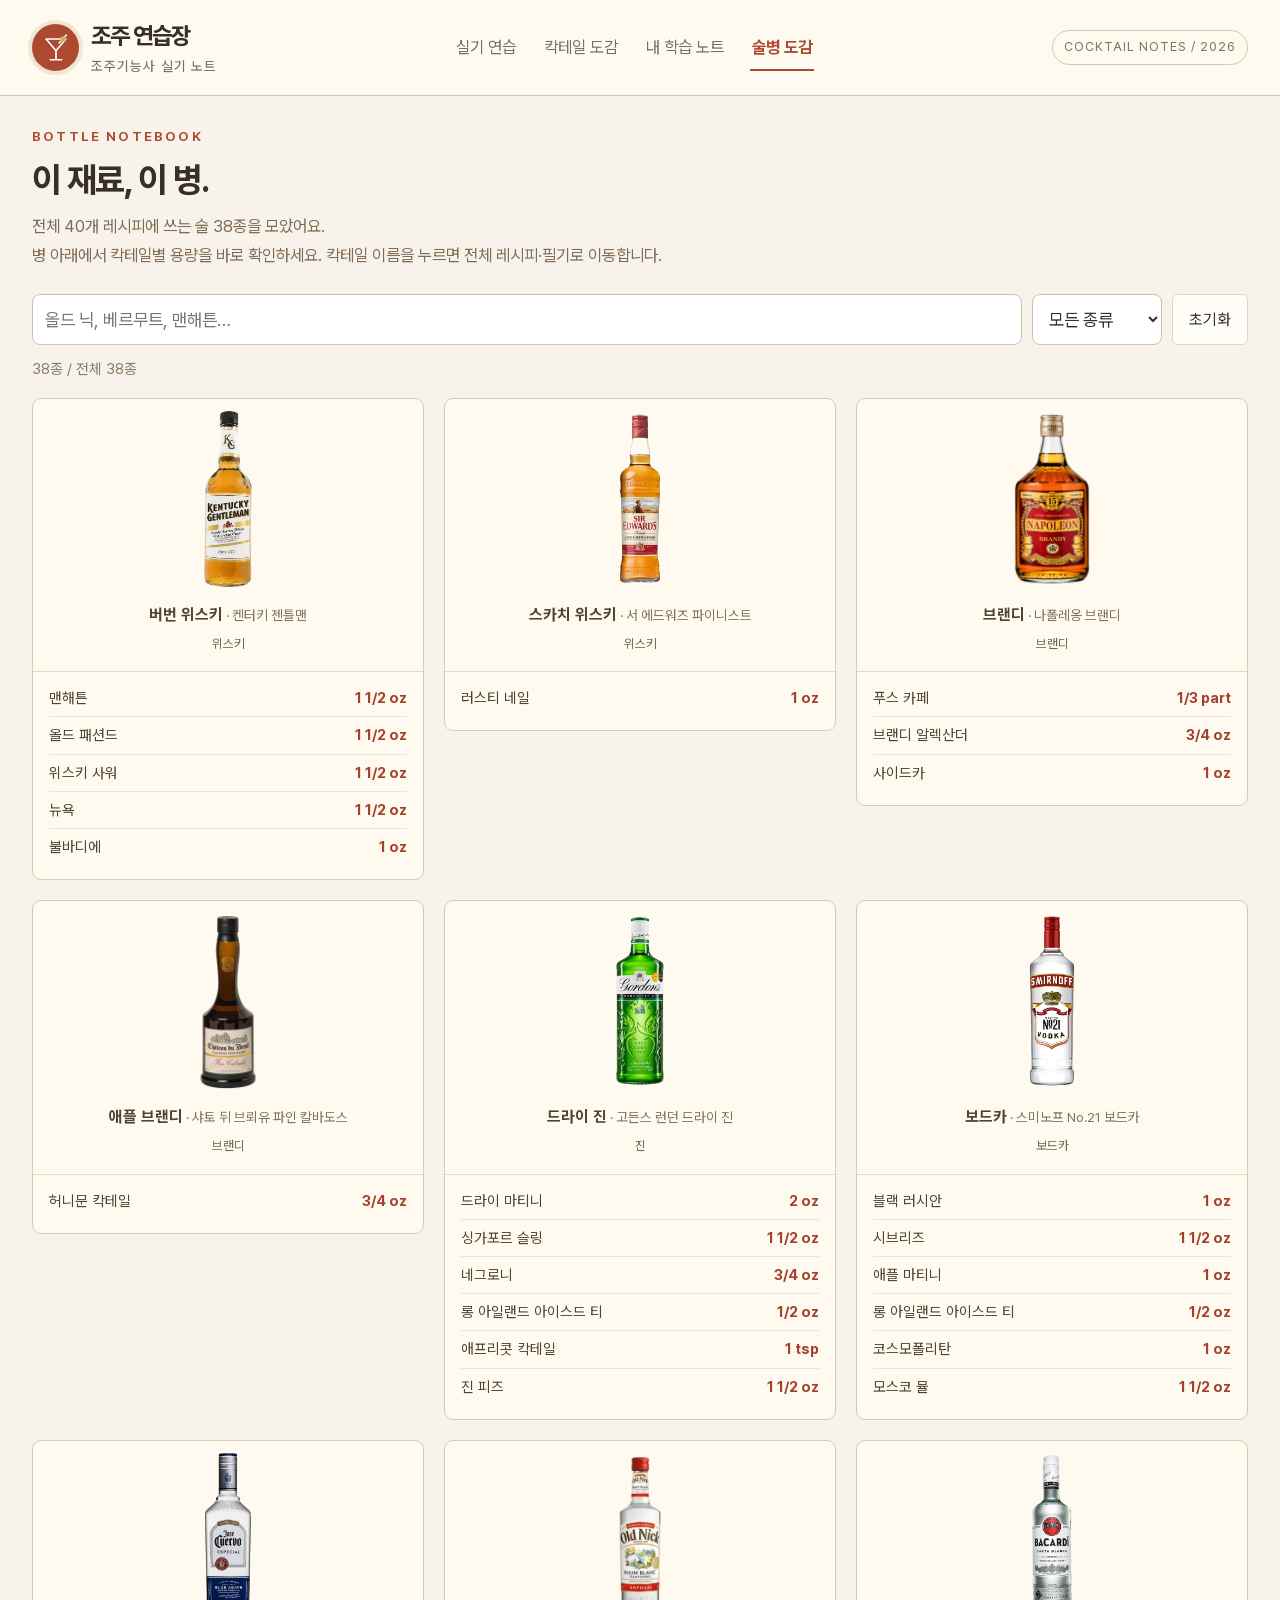
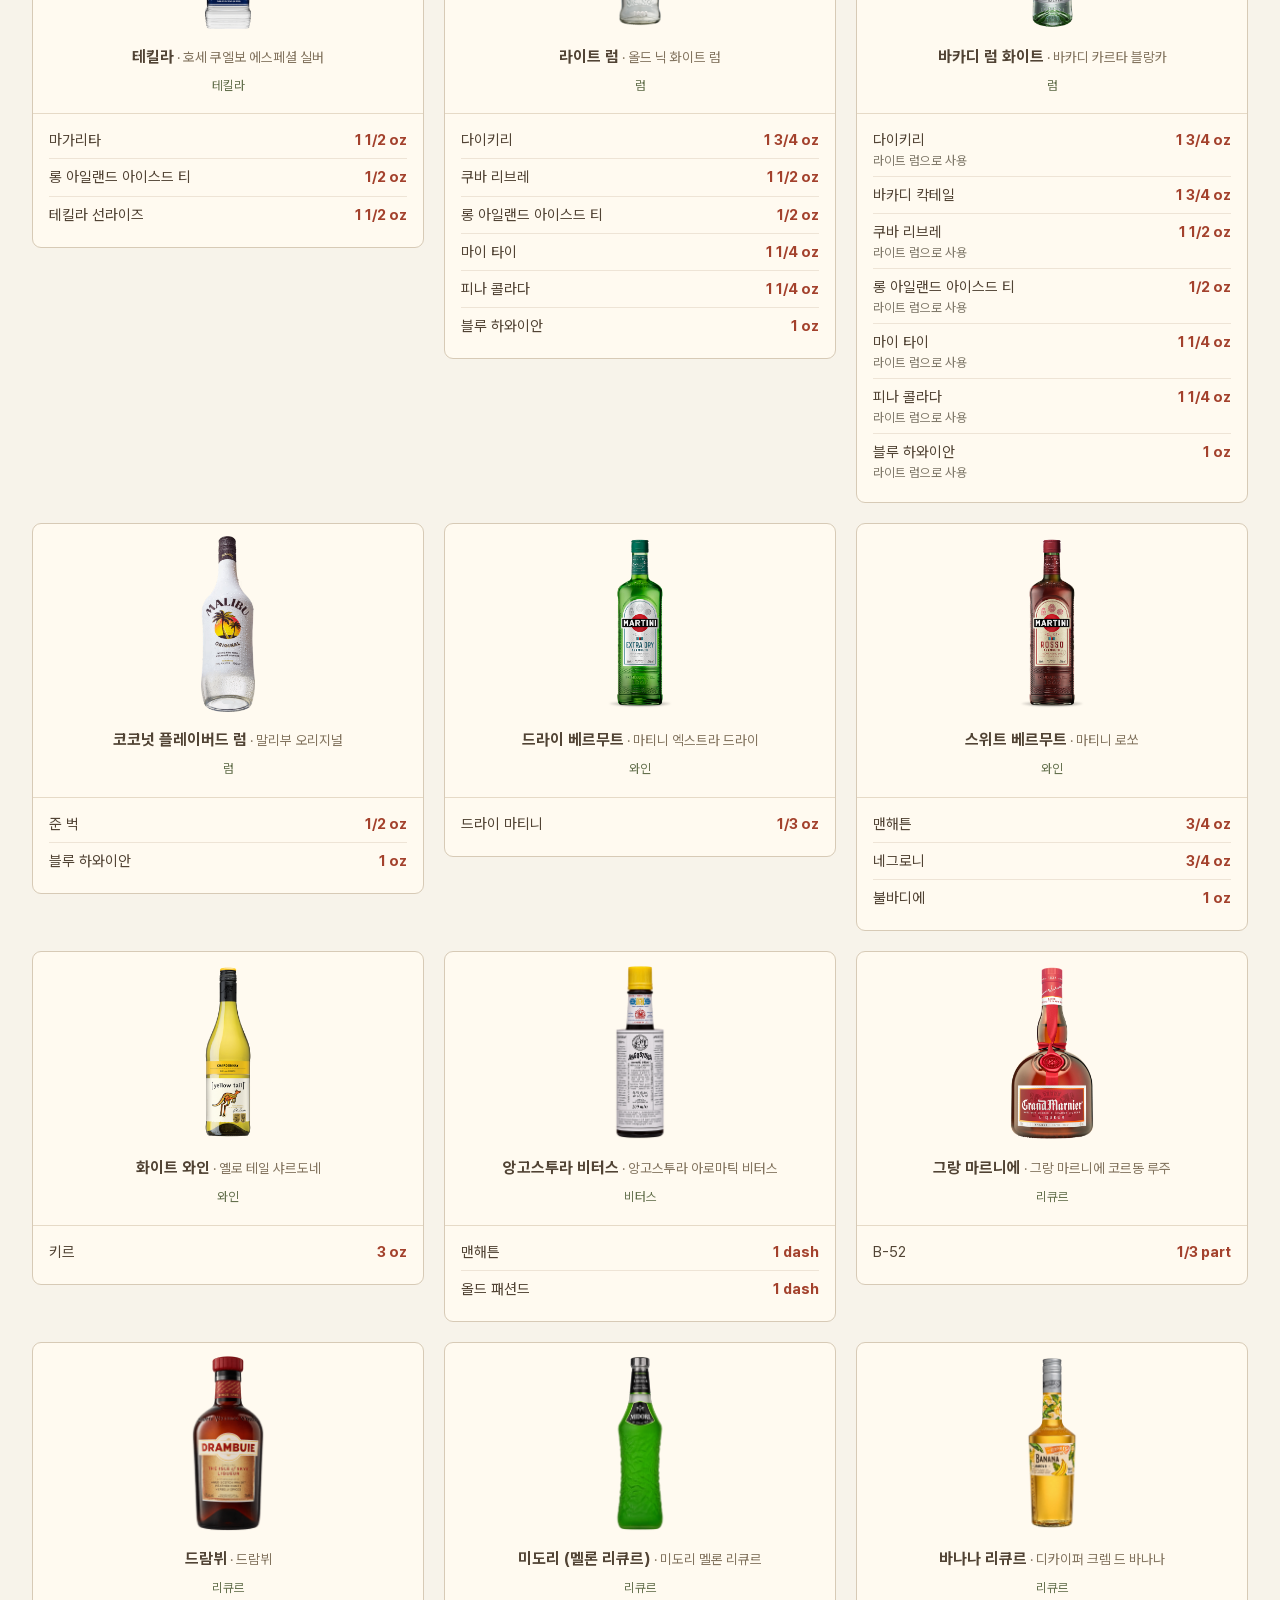
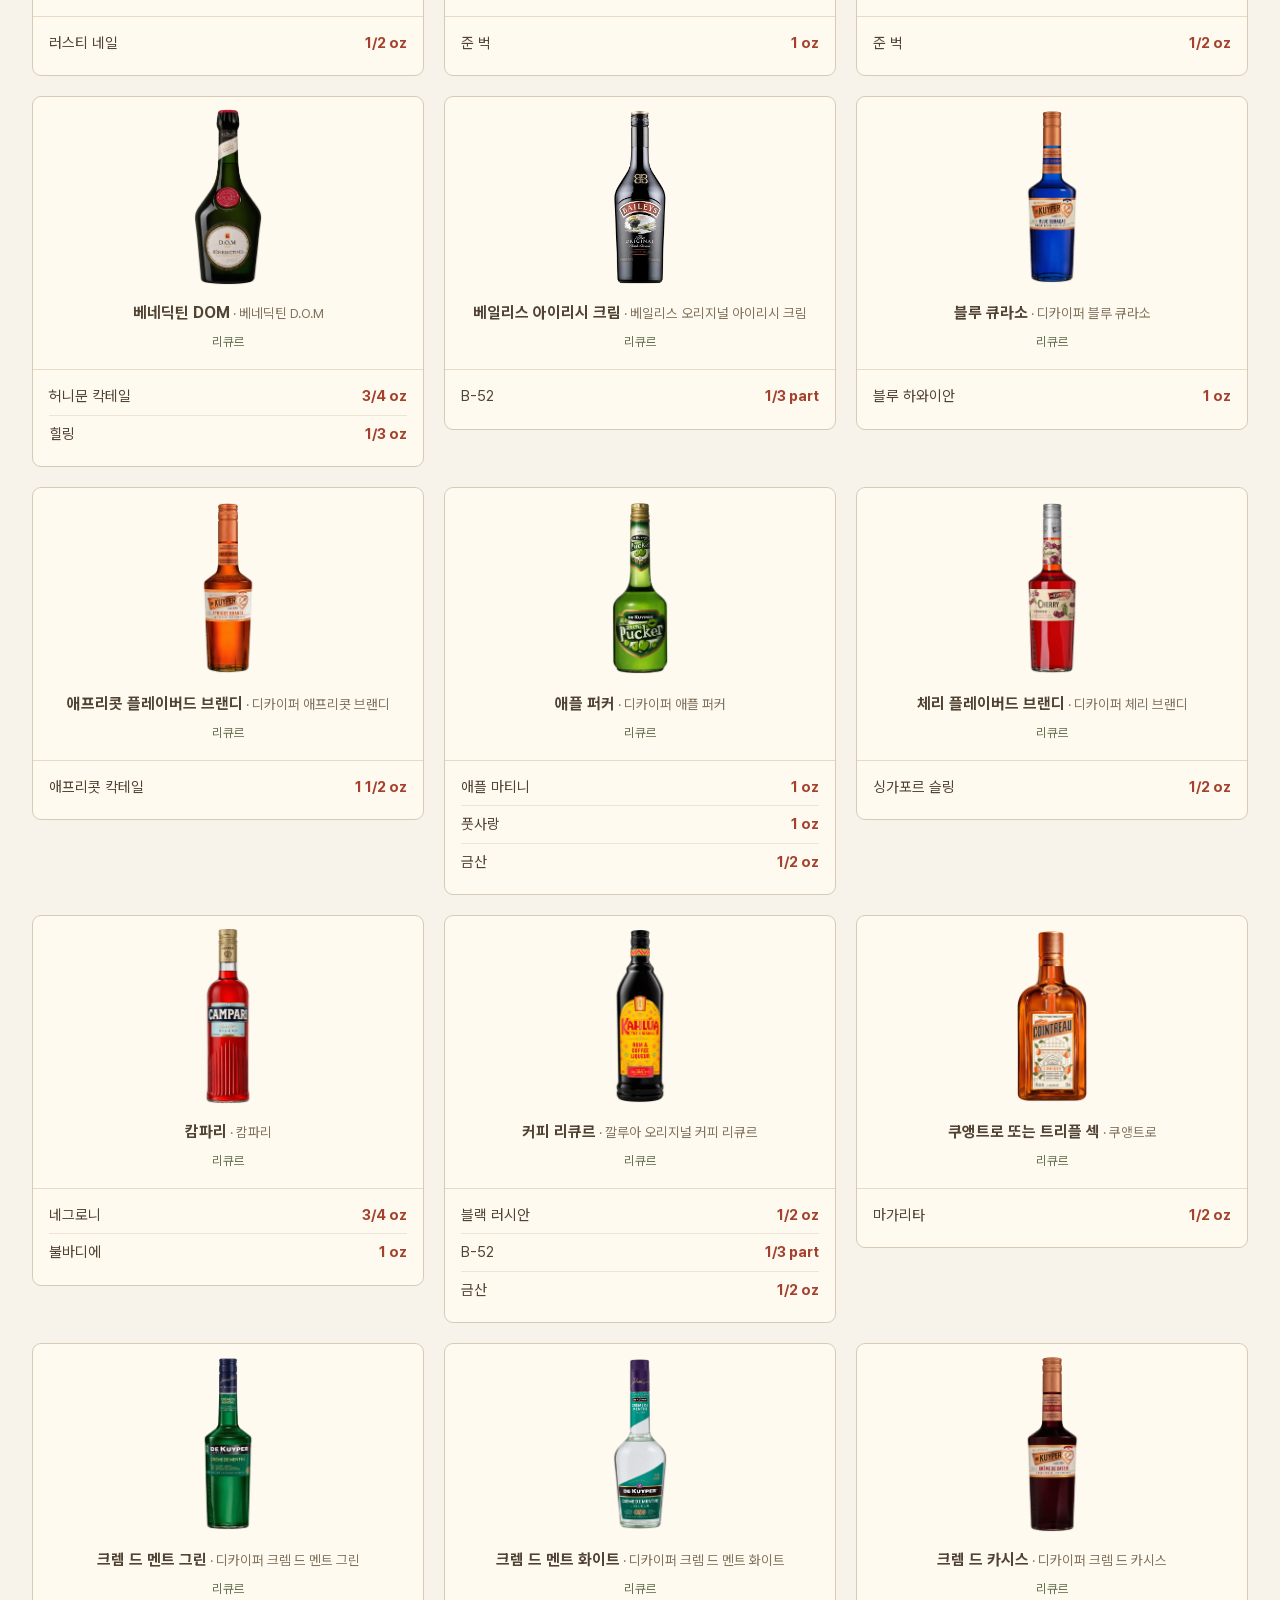
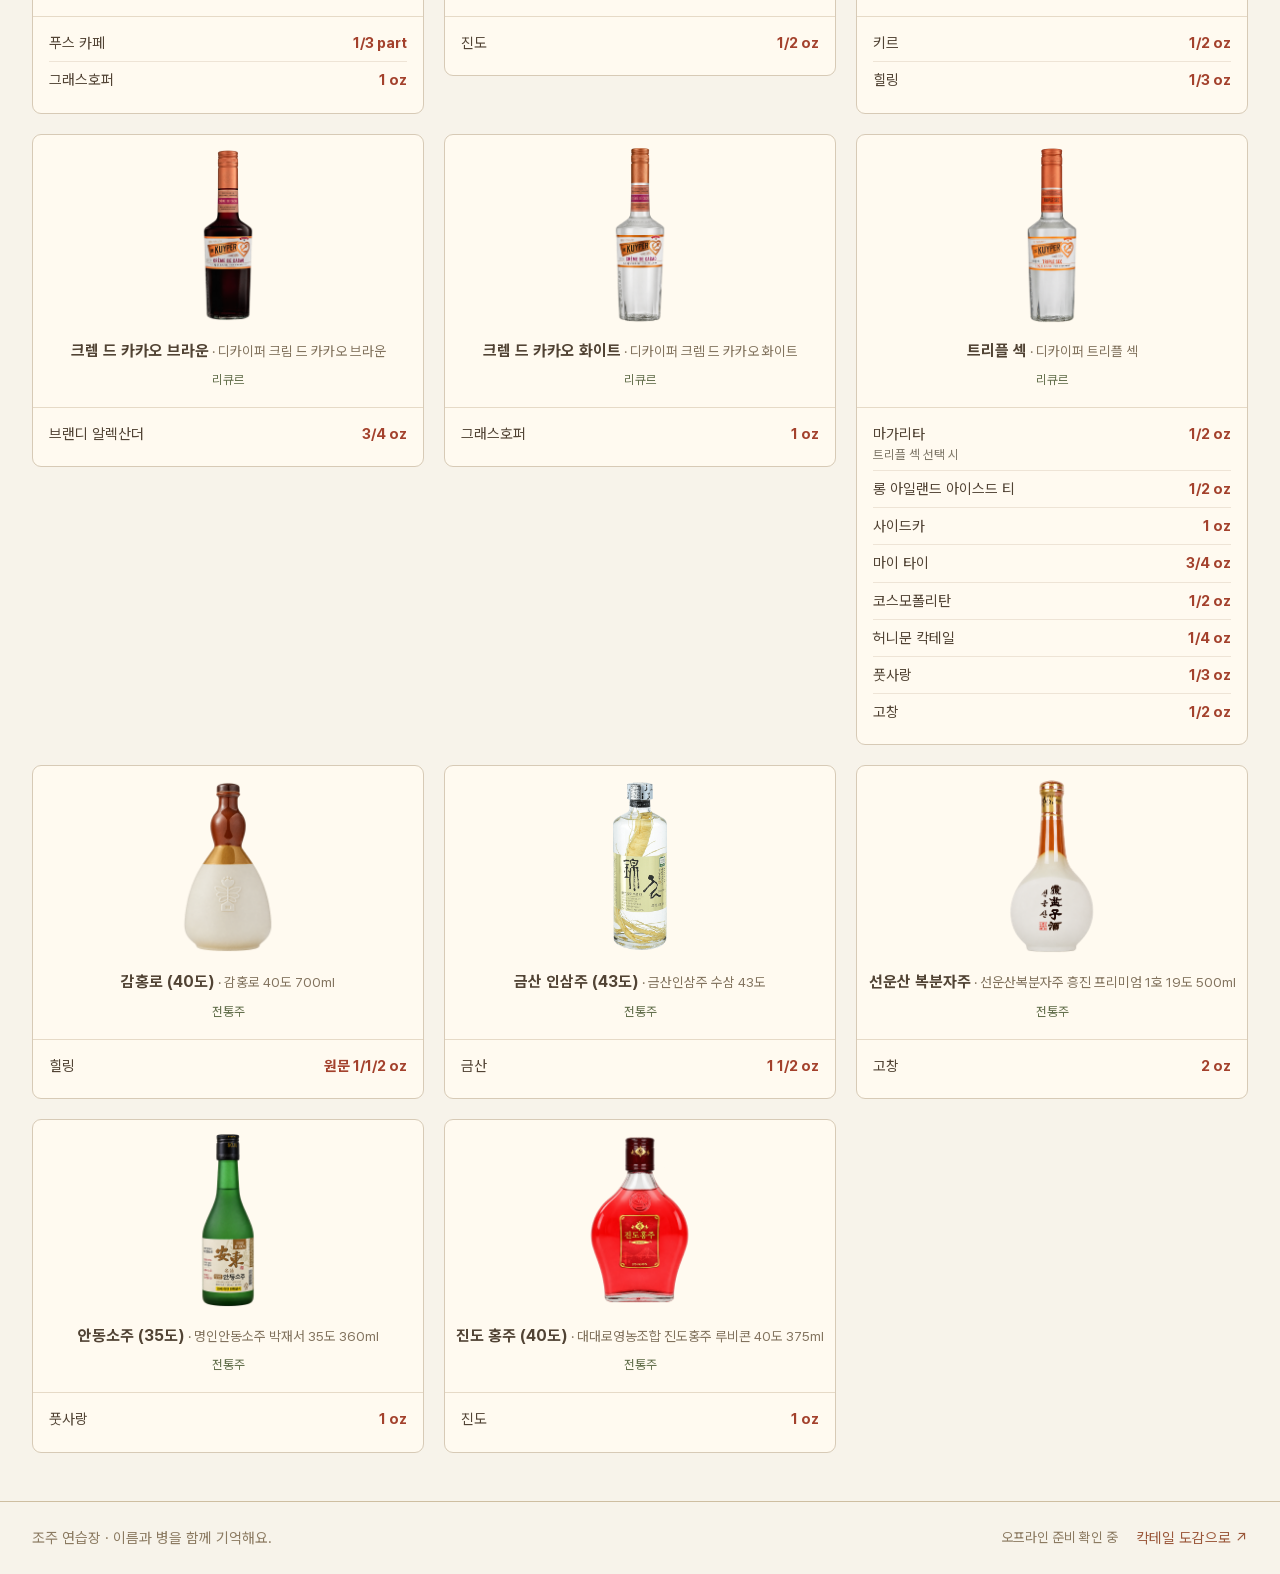
==== commit b56ee851: "Add files via upload" ====
--- a/bottles.html
+++ b/bottles.html
@@ -1,21 +1,21 @@
-<!doctype html>
-<html lang="ko">
-<head>
- <meta charset="utf-8"><meta name="viewport" content="width=device-width,initial-scale=1">
- <meta name="theme-color" content="#ad4930"><title>술병 도감 · 조주 연습장</title>
- <link rel="icon" href="icon.svg" type="image/svg+xml"><link rel="manifest" href="manifest.webmanifest">
- <link rel="stylesheet" href="styles.css"><link rel="stylesheet" href="bottles.css">
- <script defer src="data.js"></script><script defer src="bottle-data.js"></script><script defer src="art.js"></script><script defer src="bottles.js"></script><script defer src="offline.js"></script>
-</head>
-<body>
- <a class="skip" href="#main">본문으로 이동</a>
- <header class="header"><div class="header-inner"><a class="brand" href="index.html#practice"><span class="seal" id="brand-mark"></span><span>조주 연습장<small>조주기능사 실기 노트</small></span></a><nav aria-label="주 메뉴"><a href="index.html#practice">실기 연습</a><a href="index.html#catalog">칵테일 도감 <span>40</span></a><a href="memory.html">22종 암기</a><a href="bottles.html" class="active" aria-current="page">술병 도감</a></nav><span class="edition">COCKTAIL NOTES / 2026</span></div></header>
- <main id="main" tabindex="-1">
-  <div class="bottle-gallery-intro"><div class="eyebrow">BOTTLE NOTEBOOK</div><h1>이 재료, 이 병.</h1><p>전체 40개 레시피에 쓰는 술 38종을 모았어요.<br>재료명과 병 라벨을 함께 보고, 사진을 눌러 들어가는 칵테일까지 연결해 보세요.</p></div>
-  <div class="bottle-toolbar"><label class="sr-only" for="bottle-search">술병·재료·칵테일 검색</label><input id="bottle-search" type="search" placeholder="올드 닉, 베르무트, 맨해튼…"><label class="sr-only" for="bottle-category">술 종류</label><select id="bottle-category"></select><button id="bottle-reset" type="button">초기화</button></div>
-  <p class="bottle-count" id="bottle-count" role="status"></p><div class="bottle-gallery" id="bottle-gallery"></div>
-  <p class="bottle-caption">수업에서 언급한 브랜드를 우선한 제품 사진 예시입니다. 병 디자인은 지역·시기에 따라 달라질 수 있으며 시험장 지급 제품을 보장하지 않습니다. 각 사진의 확대 창에서 출처를 확인할 수 있습니다.</p>
- </main>
- <footer><span>조주 연습장 · 이름과 병을 함께 기억해요.</span><div class="footer-links"><span id="offline-status">오프라인 준비 확인 중</span><a href="memory.html">암기 노트로 ↗</a></div></footer>
- <noscript><p class="notice">술병 도감을 보려면 JavaScript를 허용해 주세요.</p></noscript>
-</body></html>
+<!doctype html>
+<html lang="ko">
+<head>
+ <meta charset="utf-8"><meta name="viewport" content="width=device-width,initial-scale=1">
+ <meta name="theme-color" content="#ad4930"><title>술병 도감 · 조주 연습장</title>
+ <link rel="icon" href="icon.svg" type="image/svg+xml"><link rel="manifest" href="manifest.webmanifest">
+ <link rel="stylesheet" href="styles.css"><link rel="stylesheet" href="bottles.css">
+ <script defer src="data.js"></script><script defer src="bottle-data.js"></script><script defer src="image-art-part-01.js"></script><script defer src="image-art-part-02.js"></script><script defer src="image-art-part-03.js"></script><script defer src="image-art-part-04.js"></script><script defer src="image-art-part-05.js"></script><script defer src="image-art-part-06.js"></script><script defer src="art.js"></script><script defer src="bottles.js"></script><script defer src="offline.js"></script>
+</head>
+<body>
+ <a class="skip" href="#main">본문으로 이동</a>
+ <header class="header"><div class="header-inner"><a class="brand" href="photo.html"><span class="seal" id="brand-mark"></span><span>조주 연습장<small>조주기능사 실기 노트</small></span></a><nav aria-label="주 메뉴"><a href="photo.html" data-nav="practice">실기 연습</a><a href="memory.html" data-nav="catalog">칵테일 도감</a><a href="index.html#notes" data-nav="notes">내 학습 노트</a><a href="bottles.html" data-nav="bottles" class="active" aria-current="page">술병 도감</a></nav><span class="edition">COCKTAIL NOTES / 2026</span></div></header>
+ <main id="main" tabindex="-1">
+  <div class="bottle-gallery-intro"><div class="eyebrow">BOTTLE NOTEBOOK</div><h1>이 재료, 이 병.</h1><p>전체 40개 레시피에 쓰는 술 38종을 모았어요.<br>병 아래에서 칵테일별 용량을 바로 확인하세요. 칵테일 이름을 누르면 전체 레시피·필기로 이동합니다.</p></div>
+  <div class="bottle-toolbar"><label class="sr-only" for="bottle-search">술병·재료·칵테일 검색</label><input id="bottle-search" type="search" placeholder="올드 닉, 베르무트, 맨해튼…"><label class="sr-only" for="bottle-category">술 종류</label><select id="bottle-category"></select><button id="bottle-reset" type="button">초기화</button></div>
+  <p class="bottle-count" id="bottle-count" role="status"></p><div class="bottle-gallery" id="bottle-gallery"></div>
+  
+ </main>
+ <footer><span>조주 연습장 · 이름과 병을 함께 기억해요.</span><div class="footer-links"><span id="offline-status">오프라인 준비 확인 중</span><a href="memory.html">칵테일 도감으로 ↗</a></div></footer>
+ <noscript><p class="notice">술병 도감을 보려면 JavaScript를 허용해 주세요.</p></noscript>
+</body></html>
--- a/styles.css
+++ b/styles.css
@@ -1,15 +1,15 @@
 @font-face{font-family:Pretendard;src:url('fonts/PretendardVariable.woff2') format('woff2');font-weight:100 900;font-display:swap}
 :root{--bg:#f7f3ea;--paper:#fffdf7;--ink:#382f28;--muted:#786e61;--line:#dfd5c4;--blue:#ad4930;--blue-soft:#f3e5d9;--green:#536448;--green-soft:#eef0e5;--orange:#916b32;--radius:8px;font-family:Pretendard,'Malgun Gothic',system-ui,sans-serif;color:var(--ink);background:var(--bg);font-synthesis:none}
-*{box-sizing:border-box}body{margin:0;font-size:16px;line-height:1.65}button,input,select,textarea{font:inherit;color:inherit}button,a{touch-action:manipulation;-webkit-tap-highlight-color:transparent}button{min-height:42px;border:1px solid var(--line);border-radius:9px;background:var(--paper);padding:10px 16px;cursor:pointer;line-height:1.4}button:hover:not(:disabled){border-color:#bca58d;background:#f7eddf}button:disabled{opacity:.5;cursor:default}a{color:inherit;text-underline-offset:4px}h1,h2,h3,h4,p{margin:0;word-break:keep-all;overflow-wrap:anywhere}h1{font-size:34px;line-height:1.3;letter-spacing:-.045em;font-weight:760}h2{font-size:20px;letter-spacing:-.025em;line-height:1.5}h3{font-size:18px;letter-spacing:-.02em}h4{font-size:16px}small,.small{font-size:13px}.muted{color:var(--muted)}.eyebrow{font-size:11px;letter-spacing:.13em;font-weight:750;color:var(--blue);margin-bottom:9px}.row{display:flex;gap:10px;align-items:center}.wrap{flex-wrap:wrap}.between{justify-content:space-between}.stack{display:grid;gap:18px}.dot{padding:0 6px;color:#ac9f8b}.primary{color:white;background:var(--blue);border-color:var(--blue);font-weight:650}.primary:hover:not(:disabled){color:white;background:#873823;border-color:#873823}.text-button{padding:4px 0;border:0;background:transparent;color:var(--blue);font-size:14px}.text-button:hover:not(:disabled){background:none;text-decoration:underline}.soft-button{background:var(--blue-soft);color:var(--blue);border-color:#dbc4ae}.badge{display:inline-flex;align-items:center;gap:6px;border:1px solid var(--line);border-radius:30px;padding:4px 11px;font-size:12px;background:white;white-space:nowrap}.badge.green{background:var(--green-soft);color:var(--green);border-color:#d1d9bd}.tag{display:inline-block;padding:3px 8px;border-radius:5px;background:var(--blue-soft);color:var(--blue);font-size:12px}.tag.warn{background:#f6ebd0;color:#846020}button:focus-visible,a:focus-visible,input:focus-visible,select:focus-visible,textarea:focus-visible,summary:focus-visible{outline:3px solid #927529;outline-offset:3px}.skip{position:fixed;left:20px;top:-80px;background:var(--blue);padding:12px;color:white;z-index:100}.skip:focus{top:10px}.sr-only{position:absolute;width:1px;height:1px;overflow:hidden;clip:rect(0,0,0,0);white-space:nowrap}
-.header{background:white;border-bottom:1px solid var(--line)}.header-inner{max-width:1280px;margin:auto;padding:17px 32px;display:flex;align-items:center;justify-content:space-between;gap:24px}.brand{display:flex;gap:12px;align-items:center;font-size:20px;font-weight:750;text-decoration:none;line-height:1.35;white-space:nowrap}.brand small{display:block;font-size:12px;color:var(--muted);font-weight:450;margin-top:5px}.seal{width:44px;height:48px;display:grid;place-items:center;border-radius:8px;background:#ad4930;color:white}.seal svg{width:36px}.header nav{display:flex;gap:9px}.header nav a{padding:10px 14px;border-radius:8px;text-decoration:none;font-size:15px;color:var(--muted)}.header nav a.active{color:var(--blue);background:var(--blue-soft);font-weight:700}.header nav span{font-size:11px;margin-left:4px}.edition{font-size:11px;color:var(--muted);letter-spacing:.08em}
-main{max-width:1280px;margin:auto;padding:32px 32px 48px;min-height:calc(100vh - 180px)}.page-head{display:flex;align-items:end;justify-content:space-between;gap:20px;margin-bottom:25px}.page-head p{margin-top:10px;color:var(--muted);font-size:15px}.workspace{display:grid;grid-template-columns:minmax(0,1fr) 282px;gap:24px}.workspace>*,.study-layout>*{min-width:0}.panel{border:1px solid var(--line);border-radius:var(--radius);padding:25px;background:var(--paper)}.panel-head{display:flex;align-items:center;justify-content:space-between;gap:14px;margin-bottom:19px}.panel-head p{font-size:13px;color:var(--muted);margin-top:4px}.panel-head .text-button{flex-shrink:0}.selection-grid{display:grid;grid-template-columns:repeat(3,minmax(0,1fr));gap:13px}.drink-card{position:relative;border:1px solid #dfd2bc;background:#f5eddf;border-radius:12px;padding:15px 16px 17px;display:flex;flex-direction:column;min-width:0}.drink-card:nth-child(2){background:#edf0e2;border-color:#d9dcc9}.drink-card:nth-child(3){background:#f7eedc;border-color:#dfd1b8}.drink-card h3{font-size:19px;line-height:1.35;letter-spacing:-.035em}.drink-card small{color:var(--muted);display:block;margin-top:4px;font-size:11px;line-height:1.5}.drink-card .glass-art{height:135px;width:100%;margin:5px 0 8px}.drink-card .card-meta{display:flex;justify-content:space-between;align-items:center;gap:6px;margin-top:15px;padding-top:10px;border-top:1px solid #cbbda377;font-size:11px;color:var(--muted)}.card-no{font-size:11px;letter-spacing:.1em;font-weight:750;color:var(--blue)}.card-remove{border:0;padding:0;min-height:26px;width:26px;border-radius:50%;background:#fff9edcc;color:var(--muted);position:absolute;right:9px;top:9px;font-size:16px}.selected-footer{margin-top:19px;font-size:13px;color:var(--muted)}.start-button{display:flex;align-items:center;justify-content:space-between;width:100%;padding:16px 20px;margin-top:14px;font-size:16px}.start-button small{font-weight:400;color:#fae5cf;font-size:12px}.flow{display:grid;grid-template-columns:repeat(3,1fr);gap:20px}.flow>div+div{border-left:1px solid var(--line);padding-left:19px}.flow b{font-size:11px;letter-spacing:.09em;color:var(--blue)}.flow h3{font-size:15px;margin:8px 0 4px}.flow p{font-size:13px;color:var(--muted)}.sidebar{display:grid;gap:18px;align-content:start}.sidebar .panel{padding:21px}.sidebar h2{font-size:17px}.date-panel{background:#eaeedb;border-color:#d1d8bb}.date-number{font-size:30px;font-weight:750;letter-spacing:-.04em;line-height:1.4;margin:12px 0 4px}.date-number.unset{font-size:23px}.stats{display:grid;grid-template-columns:1fr 1fr;gap:15px;margin:17px 0}.stat b{display:block;font-size:28px;line-height:1.3;letter-spacing:-.03em;font-weight:730}.stat b span{font-size:13px;font-weight:450}.stat>span{font-size:12px;color:var(--muted)}.progress{height:5px;border-radius:4px;background:#e9dfce;overflow:hidden}.progress span{display:block;height:100%;background:var(--blue)}.quick-link{display:flex;justify-content:space-between;width:100%;border:0;border-top:1px solid var(--line);border-radius:0;background:transparent;color:var(--blue);padding:13px 0 0;margin-top:16px;text-align:left;font-size:13px}.side-note{font-size:13px;color:var(--muted);line-height:1.85;margin-top:12px}.resume{padding:15px 18px;background:var(--green-soft);border:1px solid #d0d6bb;border-radius:12px;display:flex;align-items:center;justify-content:space-between;gap:15px;margin-bottom:22px;font-size:14px}.resume .text-button{flex-shrink:0}.unit-grid{display:grid;grid-template-columns:repeat(4,1fr);gap:10px}.unit-grid>div{padding:12px;background:var(--bg);border-radius:9px;text-align:center}.unit-grid b{display:block;font-size:16px}.unit-grid small{font-size:11px;color:var(--muted)}
-.toolbar{display:flex;gap:10px;flex-wrap:wrap;margin-bottom:18px}.toolbar input{flex:1;min-width:190px}.toolbar select{min-width:140px}.input,input[type=search],input[type=date],select,textarea{border:1px solid #cfc1ab;border-radius:8px;background:white;min-height:44px;padding:10px 12px;max-width:100%;font-size:15px}textarea{width:100%;resize:vertical;min-height:230px;line-height:1.85}.catalog{display:grid;grid-template-columns:repeat(4,minmax(0,1fr));gap:16px}.catalog-card{background:white;border:1px solid var(--line);border-radius:13px;overflow:hidden;min-width:0}.catalog-art{display:flex;align-items:center;justify-content:center;height:150px;background:linear-gradient(135deg,#e8e8d6,#f2e7d3);position:relative}.catalog-art .glass-art{height:135px;width:120px}.catalog-art .card-no{position:absolute;top:12px;left:15px}.catalog-art .saved-dot{position:absolute;top:12px;right:12px;color:var(--green);font-size:11px}.catalog-copy{padding:17px}.catalog-copy h3{font-size:18px}.catalog-en{display:block;font-size:11px;color:var(--muted);margin:4px 0 10px;min-height:18px}.card-actions{display:flex;gap:8px;margin-top:15px}.card-actions button{padding:8px 11px;font-size:13px;flex:1;min-height:38px}.card-actions .add{flex:0 0 38px;font-size:18px}.catalog-count{font-size:13px;color:var(--muted);margin-bottom:16px}.chips{display:flex;gap:7px;flex-wrap:wrap}.chips button{font-size:13px;padding:7px 11px;min-height:36px}.chips button.active{background:var(--ink);border-color:var(--ink);color:white}.catalog-bottom{position:sticky;bottom:16px;display:flex;align-items:center;justify-content:space-between;gap:14px;background:#fffdf7;border:1px solid #c6b398;box-shadow:0 8px 25px #6b4a2820;border-radius:12px;padding:13px 18px;margin-top:25px}.catalog-bottom p{font-size:13px;color:var(--muted)}
-.study-top{display:flex;align-items:center;justify-content:space-between;gap:15px;margin-bottom:19px}.study-title{margin:15px 0 22px}.study-title h1{font-size:30px}.study-title p{color:var(--muted);font-size:13px;margin-top:4px}.study-layout{display:grid;grid-template-columns:minmax(0,1fr) 254px;gap:22px}.study-main{min-width:0}.stepper{display:grid;grid-template-columns:repeat(6,minmax(0,1fr));gap:7px;margin-bottom:22px}.stepper button{border:0;border-bottom:3px solid var(--line);border-radius:0;background:transparent;padding:10px 4px 12px;font-size:13px;text-align:left;color:var(--muted)}.stepper button small{display:block;font-size:11px;margin-bottom:4px}.stepper button.active{border-color:var(--blue);color:var(--blue);font-weight:750}.stepper button.done{border-color:#a1b08b}.stage-head{margin-bottom:20px}.stage-head h2{font-size:23px}.stage-head p{color:var(--muted);font-size:14px;margin-top:6px}.lesson-aside{align-self:start;position:sticky;top:18px}.lesson-aside .glass-art{width:100%;height:182px}.lesson-aside h3{text-align:center;font-size:17px}.lesson-aside>p{text-align:center;font-size:12px;color:var(--muted);margin:4px 0 14px}.meta-list{margin:0;display:grid;gap:9px}.meta-list>div{padding:9px 0;border-bottom:1px solid #ece4d5}.meta-list dt{color:var(--muted);font-size:11px;margin-bottom:3px}.meta-list dd{margin:0;font-size:13px;overflow-wrap:anywhere}.aside-note{margin-top:16px;font-size:11px;color:var(--muted)}.session-pills{display:flex;gap:6px;flex-wrap:wrap;margin-bottom:15px}.session-pills button{padding:7px 10px;font-size:12px;min-height:34px}.session-pills button.active{border-color:var(--blue);color:var(--blue);background:var(--blue-soft)}.timer-box{display:flex;align-items:center;gap:8px;flex-wrap:wrap;font-size:12px;color:var(--muted)}.timer-value{font-size:19px;letter-spacing:.03em;font-variant-numeric:tabular-nums;color:var(--ink);font-weight:700}.timer-box button{min-height:31px;padding:5px 9px;font-size:12px}.timer-value.low{color:#aa473c}.notice{background:var(--blue-soft);padding:14px 17px;border-radius:10px;font-size:14px;line-height:1.85;margin:16px 0}.notice.warning{background:#f9edce;color:#7f5d20}.notice.good{background:var(--green-soft);color:var(--green)}.notice:last-child{margin-bottom:0}.summary-grid{display:grid;grid-template-columns:1fr 1fr;gap:16px;margin:22px 0}.summary-grid>div{padding:16px;border:1px solid var(--line);border-radius:10px}.summary-grid small{display:block;color:var(--muted);font-size:12px;margin-bottom:4px}.summary-grid strong{font-size:16px}.ingredient-table{width:100%;border-collapse:collapse;font-size:14px}.ingredient-table th{text-align:left;font-weight:550;padding:12px 0;border-bottom:1px solid var(--line)}.ingredient-table td{padding:12px 0 12px 15px;border-bottom:1px solid var(--line);text-align:right;white-space:nowrap}.ingredient-table th small{display:block;color:var(--muted);font-size:11px;margin-top:3px;font-weight:400}.section-divider{margin-top:25px;padding-top:23px;border-top:1px solid var(--line)}.section-divider h3{margin-bottom:12px}.recipe-steps{padding-left:24px;margin:15px 0 0}.recipe-steps li{padding-left:4px;margin:0 0 13px;font-size:15px}.recipe-steps li::marker{color:var(--blue);font-weight:700}.stage-actions{display:flex;justify-content:space-between;align-items:center;gap:14px;margin-top:24px;flex-wrap:wrap}.stage-actions>div{display:flex;gap:8px;flex-wrap:wrap}.footnote{font-size:12px;color:var(--muted);line-height:1.8;margin-top:12px}.hint-line{font-size:13px;color:var(--muted);margin:12px 0}.section-caption{font-size:12px;color:var(--muted);margin:16px 0 8px}.measure-layout{display:grid;grid-template-columns:minmax(0,1fr) 228px;gap:20px}.ingredient-bank{display:grid;grid-template-columns:repeat(3,minmax(0,1fr));gap:9px}.ingredient-tile{min-width:0;position:relative;display:flex;flex-direction:column;align-items:center;text-align:center;padding:10px 6px;border-radius:10px;min-height:137px;font-size:12px;background:#fffaf0}.ingredient-tile svg{width:73px;height:73px;margin-bottom:3px}.ingredient-tile small{font-size:10px;color:var(--muted)}.ingredient-tile.used{background:#eeeae3;border-color:#bfb9ad}.ingredient-tile.used svg{filter:grayscale(1);opacity:.55}.ingredient-tile.used:after{content:'✓';position:absolute;top:5px;right:8px;color:var(--green);font-weight:800}.measure-tray{padding:16px;background:#f1e8d7;border:1px solid var(--line);border-radius:12px;align-self:start}.measure-tray h3{font-size:16px}.measure-tray .jug{width:76px;height:83px;margin:10px auto;display:block}.measure-row{padding:12px 0;border-top:1px solid #ddd0b8}.measure-row label{display:block;font-size:12px;font-weight:600;margin-bottom:7px}.measure-row select{width:100%;font-size:13px;padding:8px}.measure-row small{font-size:11px;color:var(--muted)}.measure-remove{border:0;background:transparent;padding:0;min-height:24px;color:#80715c;font-size:11px}.quiz-grid{display:grid;gap:12px}.quiz-pair{display:grid;grid-template-columns:28px minmax(0,1fr) 145px;gap:10px;align-items:center;padding:14px;border:1px solid var(--line);border-radius:10px}.quiz-pair>span{font-size:12px;color:var(--blue);font-weight:650}.quiz-pair label,.quiz-field label{display:grid;gap:5px;font-size:11px;color:var(--muted)}.quiz-pair select{width:100%;font-size:13px}.quiz-field{display:grid;grid-template-columns:1fr 1fr;gap:12px}.quiz-field>label{border:1px solid var(--line);padding:14px;border-radius:10px}.quiz-field select{font-size:13px;width:100%}.answer-good{border-color:#7a9260!important;background:#f0f3e8!important}.answer-wrong{border-color:#bc6d4e!important;background:#fff2e8!important}.result-box{border:1px solid #dbceb8;background:#f6efdf;border-radius:12px;padding:18px;margin-top:21px}.result-box.success{background:var(--green-soft);border-color:#d1d9bc}.result-box h3{font-size:18px}.result-box p{font-size:13px;color:var(--muted);margin-top:4px}.result-list{list-style:none;padding:0;margin:14px 0 0;display:grid;gap:8px}.result-list li{padding:10px 12px;border-radius:8px;background:#fffdf7;font-size:13px;line-height:1.75;border-left:3px solid #ba996b}.result-list li.ok{border-left-color:#8b9e6e}.result-list small{display:block;color:var(--muted);font-size:11px}.result-list b{font-weight:650}.result-list .expected{color:var(--green)}.order-bank{display:grid;gap:8px;margin-bottom:20px}.order-bank button{text-align:left;padding:12px 15px;font-size:14px;display:flex;gap:10px;align-items:center}.order-bank button:before{content:'＋';font-size:17px;color:var(--blue)}.order-picked{list-style:none;padding:0;margin:12px 0 0;display:grid;gap:10px}.order-picked li{display:flex;gap:12px;border:1px solid var(--line);border-radius:10px;padding:13px;background:white;align-items:flex-start}.order-number{display:grid;place-items:center;flex:0 0 25px;width:25px;height:25px;border-radius:50%;background:var(--blue-soft);color:var(--blue);font-size:12px;font-weight:700}.order-picked .step-body{flex:1;min-width:0}.order-picked p{font-size:14px}.move-actions{display:flex;gap:8px;margin-top:9px}.move-actions button{min-height:30px;padding:5px 9px;font-size:11px}.glass-bank{display:grid;grid-template-columns:repeat(4,minmax(0,1fr));gap:12px}.glass-choice{padding:12px 8px;text-align:center;display:flex;flex-direction:column;align-items:center;font-size:13px}.glass-choice .glass-art{width:100%;height:145px}.glass-choice small{font-size:10px;color:var(--muted);margin-top:4px}.glass-choice.selected{border:2px solid var(--blue);padding:11px 7px;background:var(--blue-soft)}.glass-hint{font-size:12px;color:var(--muted);margin-top:13px}.write-help{margin:12px 0 17px;display:flex;gap:8px;flex-wrap:wrap;font-size:12px}.write-help span{padding:4px 9px;border-radius:6px;background:#f0e8d9;color:var(--muted)}.empty{padding:35px 22px;border:1px dashed #c9bba2;border-radius:12px;text-align:center;background:#fdf9ee;color:var(--muted)}.empty h2{color:var(--ink);margin-bottom:9px}.empty p{font-size:14px}.empty button{margin-top:15px}.session-result{max-width:800px;margin:30px auto}.session-result h1{font-size:30px;margin-bottom:12px}.completion-grid{display:grid;gap:12px;margin:24px 0}.completion-row{border:1px solid var(--line);border-radius:12px;padding:16px;display:flex;align-items:center;gap:20px}.completion-row .glass-art{width:60px;height:80px}.completion-row>div{flex:1}.completion-row p{font-size:13px;color:var(--muted);margin-top:4px}.completion-row button{font-size:13px}.record-list{display:grid;gap:13px}.record{background:white;border:1px solid var(--line);border-radius:12px;padding:20px}.record h3{font-size:17px}.record .detail{font-size:14px;margin-top:10px}.record small{font-size:11px;color:var(--muted)}.notes-layout{display:grid;grid-template-columns:1fr 1fr;gap:22px}.notes-layout>*{min-width:0}.notes-layout textarea{margin:15px 0;min-height:160px}.section-tabs{margin-bottom:20px}.source-layout{display:grid;grid-template-columns:minmax(0,1fr) 310px;gap:22px}.source-layout ul{padding-left:21px;font-size:14px}.source-layout li{margin-bottom:10px}.source-layout a{color:var(--blue)}.source-layout h3{margin-top:22px;margin-bottom:10px}.source-layout h3:first-child{margin-top:0}.source-layout p{font-size:14px}.source-dl{margin:0;font-size:13px}.source-dl dt{color:var(--muted);margin-top:14px}.source-dl dd{margin:3px 0}.source-table{overflow:auto}.source-table table{border-collapse:collapse;min-width:530px;width:100%;font-size:13px}.source-table th,.source-table td{padding:12px;border-bottom:1px solid var(--line);text-align:left}.source-table th{background:var(--bg)}
-dialog{width:min(610px,calc(100% - 28px));max-height:88dvh;overflow:auto;background:white;color:var(--ink);border:1px solid var(--line);border-radius:16px;padding:26px;box-shadow:0 25px 80px #543a2533}dialog::backdrop{background:#352c2277;backdrop-filter:blur(3px)}.dialog-head{display:flex;gap:18px;align-items:center;justify-content:space-between;margin-bottom:19px}.dialog-head h2{font-size:22px}.dialog-head button{border:0;padding:4px 10px;font-size:22px;min-height:35px}.dialog-actions{display:flex;justify-content:end;gap:10px;margin-top:23px}.field{display:grid;gap:9px;margin:18px 0}.field label{font-size:14px;font-weight:600}#toast{position:fixed;left:50%;bottom:25px;transform:translateX(-50%);padding:12px 18px;border-radius:10px;background:var(--ink);color:white;font-size:14px;z-index:50;max-width:calc(100% - 30px);opacity:0;pointer-events:none;transition:opacity .15s}#toast.visible{opacity:1}.file-label{display:inline-flex;align-items:center;gap:8px;border:1px solid var(--line);border-radius:9px;padding:9px 14px;font-size:13px;cursor:pointer;background:white}.file-label input{width:1px;height:1px;opacity:0;position:absolute}.file-label:focus-within{outline:3px solid #927529;outline-offset:2px}.storage-warning{padding:12px 18px;color:#865924;background:#fff0d3;border-radius:9px;margin-bottom:20px;font-size:14px}footer{max-width:1280px;margin:auto;padding:24px 32px;border-top:1px solid var(--line);display:flex;justify-content:space-between;gap:20px;font-size:12px;color:var(--muted)}.footer-links{display:flex;gap:18px;flex-wrap:wrap}.footer-links a{color:var(--blue);text-decoration:none}.footer-links #offline-status{font-size:11px}details{border-top:1px solid var(--line);margin-top:18px;padding-top:15px}summary{cursor:pointer;font-weight:600;font-size:14px}[hidden]{display:none!important}
+*{box-sizing:border-box}body{margin:0;font-size:18.667px;line-height:1.65}button,input,select,textarea{font:inherit;color:inherit}button,a{touch-action:manipulation;-webkit-tap-highlight-color:transparent}button{min-height:42px;border:1px solid var(--line);border-radius:9px;background:var(--paper);padding:10px 16px;cursor:pointer;line-height:1.4}button:hover:not(:disabled){border-color:#bca58d;background:#f7eddf}button:disabled{opacity:.5;cursor:default}a{color:inherit;text-underline-offset:4px}h1,h2,h3,h4,p{margin:0;word-break:keep-all;overflow-wrap:anywhere}h1{font-size:36.667px;line-height:1.3;letter-spacing:-.045em;font-weight:760}h2{font-size:22.667px;letter-spacing:-.025em;line-height:1.5}h3{font-size:20.667px;letter-spacing:-.02em}h4{font-size:18.667px}small,.small{font-size:15.667px}.muted{color:var(--muted)}.eyebrow{font-size:13.667px;letter-spacing:.13em;font-weight:750;color:var(--blue);margin-bottom:9px}.row{display:flex;gap:10px;align-items:center}.wrap{flex-wrap:wrap}.between{justify-content:space-between}.stack{display:grid;gap:18px}.dot{padding:0 6px;color:#ac9f8b}.primary{color:white;background:var(--blue);border-color:var(--blue);font-weight:650}.primary:hover:not(:disabled){color:white;background:#873823;border-color:#873823}.text-button{padding:4px 0;border:0;background:transparent;color:var(--blue);font-size:16.667px}.text-button:hover:not(:disabled){background:none;text-decoration:underline}.soft-button{background:var(--blue-soft);color:var(--blue);border-color:#dbc4ae}.badge{display:inline-flex;align-items:center;gap:6px;border:1px solid var(--line);border-radius:30px;padding:4px 11px;font-size:14.667px;background:white;white-space:nowrap}.badge.green{background:var(--green-soft);color:var(--green);border-color:#d1d9bd}.tag{display:inline-block;padding:3px 8px;border-radius:5px;background:var(--blue-soft);color:var(--blue);font-size:14.667px}.tag.warn{background:#f6ebd0;color:#846020}button:focus-visible,a:focus-visible,input:focus-visible,select:focus-visible,textarea:focus-visible,summary:focus-visible{outline:3px solid #927529;outline-offset:3px}.skip{position:fixed;left:20px;top:-80px;background:var(--blue);padding:12px;color:white;z-index:100}.skip:focus{top:10px}.sr-only{position:absolute;width:1px;height:1px;overflow:hidden;clip:rect(0,0,0,0);white-space:nowrap}
+.header{background:white;border-bottom:1px solid var(--line)}.header-inner{max-width:1280px;margin:auto;padding:17px 32px;display:flex;align-items:center;justify-content:space-between;gap:24px}.brand{display:flex;gap:12px;align-items:center;font-size:22.667px;font-weight:750;text-decoration:none;line-height:1.35;white-space:nowrap}.brand small{display:block;font-size:14.667px;color:var(--muted);font-weight:450;margin-top:5px}.seal{width:44px;height:48px;display:grid;place-items:center;border-radius:8px;background:#ad4930;color:white}.seal svg{width:36px}.header nav{display:flex;gap:9px}.header nav a{padding:10px 14px;border-radius:8px;text-decoration:none;font-size:17.667px;color:var(--muted)}.header nav a.active{color:var(--blue);background:var(--blue-soft);font-weight:700}.header nav span{font-size:13.667px;margin-left:4px}.edition{font-size:13.667px;color:var(--muted);letter-spacing:.08em}
+main{max-width:1280px;margin:auto;padding:32px 32px 48px;min-height:calc(100vh - 180px)}.page-head{display:flex;align-items:end;justify-content:space-between;gap:20px;margin-bottom:25px}.page-head p{margin-top:10px;color:var(--muted);font-size:17.667px}.workspace{display:grid;grid-template-columns:minmax(0,1fr) 282px;gap:24px}.workspace>*,.study-layout>*{min-width:0}.panel{border:1px solid var(--line);border-radius:var(--radius);padding:25px;background:var(--paper)}.panel-head{display:flex;align-items:center;justify-content:space-between;gap:14px;margin-bottom:19px}.panel-head p{font-size:15.667px;color:var(--muted);margin-top:4px}.panel-head .text-button{flex-shrink:0}.selection-grid{display:grid;grid-template-columns:repeat(3,minmax(0,1fr));gap:13px}.drink-card{position:relative;border:1px solid #dfd2bc;background:#f5eddf;border-radius:12px;padding:15px 16px 17px;display:flex;flex-direction:column;min-width:0}.drink-card:nth-child(2){background:#edf0e2;border-color:#d9dcc9}.drink-card:nth-child(3){background:#f7eedc;border-color:#dfd1b8}.drink-card h3{font-size:21.667px;line-height:1.35;letter-spacing:-.035em}.drink-card small{color:var(--muted);display:block;margin-top:4px;font-size:13.667px;line-height:1.5}.drink-card .glass-art{height:135px;width:100%;margin:5px 0 8px}.drink-card .card-meta{display:flex;justify-content:space-between;align-items:center;gap:6px;margin-top:15px;padding-top:10px;border-top:1px solid #cbbda377;font-size:13.667px;color:var(--muted)}.card-no{font-size:13.667px;letter-spacing:.1em;font-weight:750;color:var(--blue)}.card-remove{border:0;padding:0;min-height:26px;width:26px;border-radius:50%;background:#fff9edcc;color:var(--muted);position:absolute;right:9px;top:9px;font-size:18.667px}.selected-footer{margin-top:19px;font-size:15.667px;color:var(--muted)}.start-button{display:flex;align-items:center;justify-content:space-between;width:100%;padding:16px 20px;margin-top:14px;font-size:18.667px}.start-button small{font-weight:400;color:#fae5cf;font-size:14.667px}.flow{display:grid;grid-template-columns:repeat(3,1fr);gap:20px}.flow>div+div{border-left:1px solid var(--line);padding-left:19px}.flow b{font-size:13.667px;letter-spacing:.09em;color:var(--blue)}.flow h3{font-size:17.667px;margin:8px 0 4px}.flow p{font-size:15.667px;color:var(--muted)}.sidebar{display:grid;gap:18px;align-content:start}.sidebar .panel{padding:21px}.sidebar h2{font-size:19.667px}.date-panel{background:#eaeedb;border-color:#d1d8bb}.date-number{font-size:32.667px;font-weight:750;letter-spacing:-.04em;line-height:1.4;margin:12px 0 4px}.date-number.unset{font-size:25.667px}.stats{display:grid;grid-template-columns:1fr 1fr;gap:15px;margin:17px 0}.stat b{display:block;font-size:30.667px;line-height:1.3;letter-spacing:-.03em;font-weight:730}.stat b span{font-size:15.667px;font-weight:450}.stat>span{font-size:14.667px;color:var(--muted)}.progress{height:5px;border-radius:4px;background:#e9dfce;overflow:hidden}.progress span{display:block;height:100%;background:var(--blue)}.quick-link{display:flex;justify-content:space-between;width:100%;border:0;border-top:1px solid var(--line);border-radius:0;background:transparent;color:var(--blue);padding:13px 0 0;margin-top:16px;text-align:left;font-size:15.667px}.side-note{font-size:15.667px;color:var(--muted);line-height:1.85;margin-top:12px}.resume{padding:15px 18px;background:var(--green-soft);border:1px solid #d0d6bb;border-radius:12px;display:flex;align-items:center;justify-content:space-between;gap:15px;margin-bottom:22px;font-size:16.667px}.resume .text-button{flex-shrink:0}.unit-grid{display:grid;grid-template-columns:repeat(4,1fr);gap:10px}.unit-grid>div{padding:12px;background:var(--bg);border-radius:9px;text-align:center}.unit-grid b{display:block;font-size:18.667px}.unit-grid small{font-size:13.667px;color:var(--muted)}
+.toolbar{display:flex;gap:10px;flex-wrap:wrap;margin-bottom:18px}.toolbar input{flex:1;min-width:190px}.toolbar select{min-width:140px}.input,input[type=search],input[type=date],select,textarea{border:1px solid #cfc1ab;border-radius:8px;background:white;min-height:44px;padding:10px 12px;max-width:100%;font-size:17.667px}textarea{width:100%;resize:vertical;min-height:230px;line-height:1.85}.catalog{display:grid;grid-template-columns:repeat(4,minmax(0,1fr));gap:16px}.catalog-card{background:white;border:1px solid var(--line);border-radius:13px;overflow:hidden;min-width:0}.catalog-art{display:flex;align-items:center;justify-content:center;height:150px;background:linear-gradient(135deg,#e8e8d6,#f2e7d3);position:relative}.catalog-art .glass-art{height:135px;width:120px}.catalog-art .card-no{position:absolute;top:12px;left:15px}.catalog-art .saved-dot{position:absolute;top:12px;right:12px;color:var(--green);font-size:13.667px}.catalog-copy{padding:17px}.catalog-copy h3{font-size:20.667px}.catalog-en{display:block;font-size:13.667px;color:var(--muted);margin:4px 0 10px;min-height:18px}.card-actions{display:flex;gap:8px;margin-top:15px}.card-actions button{padding:8px 11px;font-size:15.667px;flex:1;min-height:38px}.card-actions .add{flex:0 0 38px;font-size:20.667px}.catalog-count{font-size:15.667px;color:var(--muted);margin-bottom:16px}.chips{display:flex;gap:7px;flex-wrap:wrap}.chips button{font-size:15.667px;padding:7px 11px;min-height:36px}.chips button.active{background:var(--ink);border-color:var(--ink);color:white}.catalog-bottom{position:sticky;bottom:16px;display:flex;align-items:center;justify-content:space-between;gap:14px;background:#fffdf7;border:1px solid #c6b398;box-shadow:0 8px 25px #6b4a2820;border-radius:12px;padding:13px 18px;margin-top:25px}.catalog-bottom p{font-size:15.667px;color:var(--muted)}
+.study-top{display:flex;align-items:center;justify-content:space-between;gap:15px;margin-bottom:19px}.study-title{margin:15px 0 22px}.study-title h1{font-size:32.667px}.study-title p{color:var(--muted);font-size:15.667px;margin-top:4px}.study-layout{display:grid;grid-template-columns:minmax(0,1fr) 254px;gap:22px}.study-main{min-width:0}.stepper{display:grid;grid-template-columns:repeat(6,minmax(0,1fr));gap:7px;margin-bottom:22px}.stepper button{border:0;border-bottom:3px solid var(--line);border-radius:0;background:transparent;padding:10px 4px 12px;font-size:15.667px;text-align:left;color:var(--muted)}.stepper button small{display:block;font-size:13.667px;margin-bottom:4px}.stepper button.active{border-color:var(--blue);color:var(--blue);font-weight:750}.stepper button.done{border-color:#a1b08b}.stage-head{margin-bottom:20px}.stage-head h2{font-size:25.667px}.stage-head p{color:var(--muted);font-size:16.667px;margin-top:6px}.lesson-aside{align-self:start;position:sticky;top:18px}.lesson-aside .glass-art{width:100%;height:182px}.lesson-aside h3{text-align:center;font-size:19.667px}.lesson-aside>p{text-align:center;font-size:14.667px;color:var(--muted);margin:4px 0 14px}.meta-list{margin:0;display:grid;gap:9px}.meta-list>div{padding:9px 0;border-bottom:1px solid #ece4d5}.meta-list dt{color:var(--muted);font-size:13.667px;margin-bottom:3px}.meta-list dd{margin:0;font-size:15.667px;overflow-wrap:anywhere}.aside-note{margin-top:16px;font-size:13.667px;color:var(--muted)}.session-pills{display:flex;gap:6px;flex-wrap:wrap;margin-bottom:15px}.session-pills button{padding:7px 10px;font-size:14.667px;min-height:34px}.session-pills button.active{border-color:var(--blue);color:var(--blue);background:var(--blue-soft)}.timer-box{display:flex;align-items:center;gap:8px;flex-wrap:wrap;font-size:14.667px;color:var(--muted)}.timer-value{font-size:21.667px;letter-spacing:.03em;font-variant-numeric:tabular-nums;color:var(--ink);font-weight:700}.timer-box button{min-height:31px;padding:5px 9px;font-size:14.667px}.timer-value.low{color:#aa473c}.notice{background:var(--blue-soft);padding:14px 17px;border-radius:10px;font-size:16.667px;line-height:1.85;margin:16px 0}.notice.warning{background:#f9edce;color:#7f5d20}.notice.good{background:var(--green-soft);color:var(--green)}.notice:last-child{margin-bottom:0}.summary-grid{display:grid;grid-template-columns:1fr 1fr;gap:16px;margin:22px 0}.summary-grid>div{padding:16px;border:1px solid var(--line);border-radius:10px}.summary-grid small{display:block;color:var(--muted);font-size:14.667px;margin-bottom:4px}.summary-grid strong{font-size:18.667px}.ingredient-table{width:100%;border-collapse:collapse;font-size:16.667px}.ingredient-table th{text-align:left;font-weight:550;padding:12px 0;border-bottom:1px solid var(--line)}.ingredient-table td{padding:12px 0 12px 15px;border-bottom:1px solid var(--line);text-align:right;white-space:nowrap}.ingredient-table th small{display:block;color:var(--muted);font-size:13.667px;margin-top:3px;font-weight:400}.section-divider{margin-top:25px;padding-top:23px;border-top:1px solid var(--line)}.section-divider h3{margin-bottom:12px}.recipe-steps{padding-left:24px;margin:15px 0 0}.recipe-steps li{padding-left:4px;margin:0 0 13px;font-size:17.667px}.recipe-steps li::marker{color:var(--blue);font-weight:700}.stage-actions{display:flex;justify-content:space-between;align-items:center;gap:14px;margin-top:24px;flex-wrap:wrap}.stage-actions>div{display:flex;gap:8px;flex-wrap:wrap}.footnote{font-size:14.667px;color:var(--muted);line-height:1.8;margin-top:12px}.hint-line{font-size:15.667px;color:var(--muted);margin:12px 0}.section-caption{font-size:14.667px;color:var(--muted);margin:16px 0 8px}.measure-layout{display:grid;grid-template-columns:minmax(0,1fr) 228px;gap:20px}.ingredient-bank{display:grid;grid-template-columns:repeat(3,minmax(0,1fr));gap:9px}.ingredient-tile{min-width:0;position:relative;display:flex;flex-direction:column;align-items:center;text-align:center;padding:10px 6px;border-radius:10px;min-height:137px;font-size:14.667px;background:#fffaf0}.ingredient-tile svg{width:73px;height:73px;margin-bottom:3px}.ingredient-tile small{font-size:12.667px;color:var(--muted)}.ingredient-tile.used{background:#eeeae3;border-color:#bfb9ad}.ingredient-tile.used svg{filter:grayscale(1);opacity:.55}.ingredient-tile.used:after{content:'✓';position:absolute;top:5px;right:8px;color:var(--green);font-weight:800}.measure-tray{padding:16px;background:#f1e8d7;border:1px solid var(--line);border-radius:12px;align-self:start}.measure-tray h3{font-size:18.667px}.measure-tray .jug{width:76px;height:83px;margin:10px auto;display:block}.measure-row{padding:12px 0;border-top:1px solid #ddd0b8}.measure-row label{display:block;font-size:14.667px;font-weight:600;margin-bottom:7px}.measure-row select{width:100%;font-size:15.667px;padding:8px}.measure-row small{font-size:13.667px;color:var(--muted)}.measure-remove{border:0;background:transparent;padding:0;min-height:24px;color:#80715c;font-size:13.667px}.quiz-grid{display:grid;gap:12px}.quiz-pair{display:grid;grid-template-columns:28px minmax(0,1fr) 145px;gap:10px;align-items:center;padding:14px;border:1px solid var(--line);border-radius:10px}.quiz-pair>span{font-size:14.667px;color:var(--blue);font-weight:650}.quiz-pair label,.quiz-field label{display:grid;gap:5px;font-size:13.667px;color:var(--muted)}.quiz-pair select{width:100%;font-size:15.667px}.quiz-field{display:grid;grid-template-columns:1fr 1fr;gap:12px}.quiz-field>label{border:1px solid var(--line);padding:14px;border-radius:10px}.quiz-field select{font-size:15.667px;width:100%}.answer-good{border-color:#7a9260!important;background:#f0f3e8!important}.answer-wrong{border-color:#bc6d4e!important;background:#fff2e8!important}.result-box{border:1px solid #dbceb8;background:#f6efdf;border-radius:12px;padding:18px;margin-top:21px}.result-box.success{background:var(--green-soft);border-color:#d1d9bc}.result-box h3{font-size:20.667px}.result-box p{font-size:15.667px;color:var(--muted);margin-top:4px}.result-list{list-style:none;padding:0;margin:14px 0 0;display:grid;gap:8px}.result-list li{padding:10px 12px;border-radius:8px;background:#fffdf7;font-size:15.667px;line-height:1.75;border-left:3px solid #ba996b}.result-list li.ok{border-left-color:#8b9e6e}.result-list small{display:block;color:var(--muted);font-size:13.667px}.result-list b{font-weight:650}.result-list .expected{color:var(--green)}.order-bank{display:grid;gap:8px;margin-bottom:20px}.order-bank button{text-align:left;padding:12px 15px;font-size:16.667px;display:flex;gap:10px;align-items:center}.order-bank button:before{content:'＋';font-size:19.667px;color:var(--blue)}.order-picked{list-style:none;padding:0;margin:12px 0 0;display:grid;gap:10px}.order-picked li{display:flex;gap:12px;border:1px solid var(--line);border-radius:10px;padding:13px;background:white;align-items:flex-start}.order-number{display:grid;place-items:center;flex:0 0 25px;width:25px;height:25px;border-radius:50%;background:var(--blue-soft);color:var(--blue);font-size:14.667px;font-weight:700}.order-picked .step-body{flex:1;min-width:0}.order-picked p{font-size:16.667px}.move-actions{display:flex;gap:8px;margin-top:9px}.move-actions button{min-height:30px;padding:5px 9px;font-size:13.667px}.glass-bank{display:grid;grid-template-columns:repeat(4,minmax(0,1fr));gap:12px}.glass-choice{padding:12px 8px;text-align:center;display:flex;flex-direction:column;align-items:center;font-size:15.667px}.glass-choice .glass-art{width:100%;height:145px}.glass-choice small{font-size:12.667px;color:var(--muted);margin-top:4px}.glass-choice.selected{border:2px solid var(--blue);padding:11px 7px;background:var(--blue-soft)}.glass-hint{font-size:14.667px;color:var(--muted);margin-top:13px}.write-help{margin:12px 0 17px;display:flex;gap:8px;flex-wrap:wrap;font-size:14.667px}.write-help span{padding:4px 9px;border-radius:6px;background:#f0e8d9;color:var(--muted)}.empty{padding:35px 22px;border:1px dashed #c9bba2;border-radius:12px;text-align:center;background:#fdf9ee;color:var(--muted)}.empty h2{color:var(--ink);margin-bottom:9px}.empty p{font-size:16.667px}.empty button{margin-top:15px}.session-result{max-width:800px;margin:30px auto}.session-result h1{font-size:32.667px;margin-bottom:12px}.completion-grid{display:grid;gap:12px;margin:24px 0}.completion-row{border:1px solid var(--line);border-radius:12px;padding:16px;display:flex;align-items:center;gap:20px}.completion-row .glass-art{width:60px;height:80px}.completion-row>div{flex:1}.completion-row p{font-size:15.667px;color:var(--muted);margin-top:4px}.completion-row button{font-size:15.667px}.record-list{display:grid;gap:13px}.record{background:white;border:1px solid var(--line);border-radius:12px;padding:20px}.record h3{font-size:19.667px}.record .detail{font-size:16.667px;margin-top:10px}.record small{font-size:13.667px;color:var(--muted)}.notes-layout{display:grid;grid-template-columns:1fr 1fr;gap:22px}.notes-layout>*{min-width:0}.notes-layout textarea{margin:15px 0;min-height:160px}.section-tabs{margin-bottom:20px}.source-layout{display:grid;grid-template-columns:minmax(0,1fr) 310px;gap:22px}.source-layout ul{padding-left:21px;font-size:16.667px}.source-layout li{margin-bottom:10px}.source-layout a{color:var(--blue)}.source-layout h3{margin-top:22px;margin-bottom:10px}.source-layout h3:first-child{margin-top:0}.source-layout p{font-size:16.667px}.source-dl{margin:0;font-size:15.667px}.source-dl dt{color:var(--muted);margin-top:14px}.source-dl dd{margin:3px 0}.source-table{overflow:auto}.source-table table{border-collapse:collapse;min-width:530px;width:100%;font-size:15.667px}.source-table th,.source-table td{padding:12px;border-bottom:1px solid var(--line);text-align:left}.source-table th{background:var(--bg)}
+dialog{width:min(610px,calc(100% - 28px));max-height:88dvh;overflow:auto;background:white;color:var(--ink);border:1px solid var(--line);border-radius:16px;padding:26px;box-shadow:0 25px 80px #543a2533}dialog::backdrop{background:#352c2277;backdrop-filter:blur(3px)}.dialog-head{display:flex;gap:18px;align-items:center;justify-content:space-between;margin-bottom:19px}.dialog-head h2{font-size:24.667px}.dialog-head button{border:0;padding:4px 10px;font-size:24.667px;min-height:35px}.dialog-actions{display:flex;justify-content:end;gap:10px;margin-top:23px}.field{display:grid;gap:9px;margin:18px 0}.field label{font-size:16.667px;font-weight:600}#toast{position:fixed;left:50%;bottom:25px;transform:translateX(-50%);padding:12px 18px;border-radius:10px;background:var(--ink);color:white;font-size:16.667px;z-index:50;max-width:calc(100% - 30px);opacity:0;pointer-events:none;transition:opacity .15s}#toast.visible{opacity:1}.file-label{display:inline-flex;align-items:center;gap:8px;border:1px solid var(--line);border-radius:9px;padding:9px 14px;font-size:15.667px;cursor:pointer;background:white}.file-label input{width:1px;height:1px;opacity:0;position:absolute}.file-label:focus-within{outline:3px solid #927529;outline-offset:2px}.storage-warning{padding:12px 18px;color:#865924;background:#fff0d3;border-radius:9px;margin-bottom:20px;font-size:16.667px}footer{max-width:1280px;margin:auto;padding:24px 32px;border-top:1px solid var(--line);display:flex;justify-content:space-between;gap:20px;font-size:14.667px;color:var(--muted)}.footer-links{display:flex;gap:18px;flex-wrap:wrap}.footer-links a{color:var(--blue);text-decoration:none}.footer-links #offline-status{font-size:13.667px}details{border-top:1px solid var(--line);margin-top:18px;padding-top:15px}summary{cursor:pointer;font-weight:600;font-size:16.667px}[hidden]{display:none!important}
 @media(max-width:1080px){.edition{display:none}.workspace{grid-template-columns:minmax(0,1fr) 250px}.catalog{grid-template-columns:repeat(3,minmax(0,1fr))}.measure-layout{grid-template-columns:1fr}.measure-tray .jug{display:none}.measure-tray .tray-rows{display:grid;grid-template-columns:1fr 1fr;gap:0 15px}.study-layout{grid-template-columns:minmax(0,1fr) 220px}.glass-bank{grid-template-columns:repeat(3,minmax(0,1fr))}.source-layout{grid-template-columns:1fr 270px}}
-@media(max-width:800px){.header-inner{padding:15px 22px;flex-wrap:wrap;gap:16px}.header nav{gap:3px}.header nav a{font-size:14px;padding:9px 11px}main{padding:25px 22px 36px}.workspace{grid-template-columns:1fr}.sidebar{grid-template-columns:1fr 1fr}.sidebar .source-side{grid-column:1/-1}.study-layout{grid-template-columns:1fr}.lesson-aside{position:static;display:grid;grid-template-columns:110px 1fr;gap:0 20px}.lesson-aside .glass-art{grid-row:1/4;height:150px}.lesson-aside h3,.lesson-aside>p{text-align:left}.lesson-aside .meta-list{grid-template-columns:repeat(3,1fr)}.lesson-aside .aside-note{grid-column:1/-1}.source-layout{grid-template-columns:1fr}.glass-bank{grid-template-columns:repeat(4,minmax(0,1fr))}.notes-layout{grid-template-columns:1fr}.catalog{grid-template-columns:repeat(3,minmax(0,1fr))}footer{padding:22px;flex-wrap:wrap}.measure-layout{grid-template-columns:minmax(0,1fr) 230px}.measure-tray .tray-rows{display:block}}
-@media(max-width:580px){body{font-size:16px}.header-inner{padding:15px 16px;gap:15px}.brand{font-size:19px}.header nav{width:100%;justify-content:space-between}.header nav a{flex:1;text-align:center;padding:8px 4px}main{padding:22px 16px 30px}h1{font-size:29px}.page-head{align-items:start;flex-wrap:wrap;gap:12px}.page-head p{font-size:14px}.page-head>.badge{font-size:11px}.panel{padding:19px}.panel-head{gap:10px}.panel-head h2{font-size:18px}.panel-head .text-button{font-size:12px}.selection-grid{gap:8px}.drink-card{padding:12px 9px}.drink-card h3{font-size:15px}.drink-card small{font-size:10px}.drink-card .glass-art{height:107px}.drink-card .card-meta{font-size:10px;flex-wrap:wrap;margin-top:10px}.card-no{font-size:10px}.flow{gap:12px}.flow>div+div{padding-left:12px}.flow h3{font-size:14px}.flow p{font-size:12px}.start-button{padding:14px 15px;font-size:15px}.start-button small{font-size:11px}.sidebar{grid-template-columns:1fr 1fr;gap:12px}.sidebar .panel{padding:17px}.sidebar h2{font-size:15px}.date-number.unset{font-size:21px}.date-number{font-size:26px}.stat b{font-size:25px}.side-note{font-size:12px}.stats{gap:9px}.catalog{grid-template-columns:repeat(2,minmax(0,1fr));gap:12px}.catalog-copy{padding:14px}.catalog-copy h3{font-size:16px}.catalog-art{height:130px}.catalog-art .glass-art{height:119px}.card-actions button{font-size:12px;padding:8px 6px}.toolbar{gap:8px}.toolbar input{flex-basis:100%}.toolbar select{flex:1;min-width:0;font-size:13px}.catalog-bottom{bottom:10px;padding:12px;font-size:13px}.catalog-bottom button{font-size:13px;white-space:nowrap}.stepper{grid-template-columns:repeat(3,minmax(0,1fr));gap:5px}.stepper button{font-size:13px;padding:7px 4px}.stepper button small{font-size:10px;margin-bottom:3px}.study-title h1{font-size:28px}.study-top{align-items:start;flex-wrap:wrap}.stage-head h2{font-size:21px}.stage-head p{font-size:13px}.measure-layout{grid-template-columns:1fr}.measure-tray .tray-rows{display:grid;grid-template-columns:1fr 1fr;gap:0 12px}.ingredient-bank{grid-template-columns:repeat(3,minmax(0,1fr))}.ingredient-tile{font-size:11px;min-height:131px}.quiz-pair{grid-template-columns:19px minmax(0,1fr) 104px;padding:11px 9px;gap:7px}.quiz-pair select{font-size:12px;padding:8px 5px}.quiz-field{grid-template-columns:1fr}.summary-grid{gap:10px}.summary-grid>div{padding:13px}.summary-grid strong{font-size:14px}.ingredient-table{font-size:13px}.ingredient-table td{white-space:normal;min-width:87px}.glass-bank{grid-template-columns:repeat(2,minmax(0,1fr))}.glass-choice .glass-art{height:135px}.lesson-aside{grid-template-columns:80px 1fr;gap:0 14px}.lesson-aside .glass-art{height:125px}.lesson-aside .meta-list{grid-template-columns:1fr}.lesson-aside .meta-list>div{padding:5px 0}.lesson-aside .meta-list dt{display:inline;margin-right:8px}.lesson-aside .meta-list dd{display:inline}.unit-grid{grid-template-columns:repeat(2,1fr)}.stage-actions button{font-size:13px}.completion-row{gap:12px;flex-wrap:wrap}.completion-row .glass-art{width:50px}.completion-row button{width:100%}.resume{font-size:12px;padding:12px}.resume .text-button{font-size:12px}footer{font-size:11px;padding:20px 16px}.footer-links{gap:12px}}
-@media(max-width:580px){.selection-grid{grid-template-columns:1fr;gap:10px}.drink-card{display:grid;grid-template-columns:minmax(0,1fr) 86px;gap:2px 14px;padding:15px 19px;min-height:140px}.drink-card .card-no,.drink-card h3,.drink-card>small,.drink-card .card-meta{grid-column:1}.drink-card .glass-art{grid-column:2;grid-row:1/5;width:86px;height:115px;margin:0;align-self:center}.drink-card h3{font-size:18px;align-self:end}.drink-card>small{font-size:11px}.drink-card .card-meta{margin-top:8px;font-size:11px;padding-top:8px}.drink-card .card-meta .text-button{font-size:12px}.card-remove{right:6px;top:6px}.selected-footer{align-items:flex-start;font-size:12px}}
+@media(max-width:800px){.header-inner{padding:15px 22px;flex-wrap:wrap;gap:16px}.header nav{gap:3px}.header nav a{font-size:16.667px;padding:9px 11px}main{padding:25px 22px 36px}.workspace{grid-template-columns:1fr}.sidebar{grid-template-columns:1fr 1fr}.sidebar .source-side{grid-column:1/-1}.study-layout{grid-template-columns:1fr}.lesson-aside{position:static;display:grid;grid-template-columns:110px 1fr;gap:0 20px}.lesson-aside .glass-art{grid-row:1/4;height:150px}.lesson-aside h3,.lesson-aside>p{text-align:left}.lesson-aside .meta-list{grid-template-columns:repeat(3,1fr)}.lesson-aside .aside-note{grid-column:1/-1}.source-layout{grid-template-columns:1fr}.glass-bank{grid-template-columns:repeat(4,minmax(0,1fr))}.notes-layout{grid-template-columns:1fr}.catalog{grid-template-columns:repeat(3,minmax(0,1fr))}footer{padding:22px;flex-wrap:wrap}.measure-layout{grid-template-columns:minmax(0,1fr) 230px}.measure-tray .tray-rows{display:block}}
+@media(max-width:580px){body{font-size:18.667px}.header-inner{padding:15px 16px;gap:15px}.brand{font-size:21.667px}.header nav{width:100%;justify-content:space-between}.header nav a{flex:1;text-align:center;padding:8px 4px}main{padding:22px 16px 30px}h1{font-size:31.667px}.page-head{align-items:start;flex-wrap:wrap;gap:12px}.page-head p{font-size:16.667px}.page-head>.badge{font-size:13.667px}.panel{padding:19px}.panel-head{gap:10px}.panel-head h2{font-size:20.667px}.panel-head .text-button{font-size:14.667px}.selection-grid{gap:8px}.drink-card{padding:12px 9px}.drink-card h3{font-size:17.667px}.drink-card small{font-size:12.667px}.drink-card .glass-art{height:107px}.drink-card .card-meta{font-size:12.667px;flex-wrap:wrap;margin-top:10px}.card-no{font-size:12.667px}.flow{gap:12px}.flow>div+div{padding-left:12px}.flow h3{font-size:16.667px}.flow p{font-size:14.667px}.start-button{padding:14px 15px;font-size:17.667px}.start-button small{font-size:13.667px}.sidebar{grid-template-columns:1fr 1fr;gap:12px}.sidebar .panel{padding:17px}.sidebar h2{font-size:17.667px}.date-number.unset{font-size:23.667px}.date-number{font-size:28.667px}.stat b{font-size:27.667px}.side-note{font-size:14.667px}.stats{gap:9px}.catalog{grid-template-columns:repeat(2,minmax(0,1fr));gap:12px}.catalog-copy{padding:14px}.catalog-copy h3{font-size:18.667px}.catalog-art{height:130px}.catalog-art .glass-art{height:119px}.card-actions button{font-size:14.667px;padding:8px 6px}.toolbar{gap:8px}.toolbar input{flex-basis:100%}.toolbar select{flex:1;min-width:0;font-size:15.667px}.catalog-bottom{bottom:10px;padding:12px;font-size:15.667px}.catalog-bottom button{font-size:15.667px;white-space:nowrap}.stepper{grid-template-columns:repeat(3,minmax(0,1fr));gap:5px}.stepper button{font-size:15.667px;padding:7px 4px}.stepper button small{font-size:12.667px;margin-bottom:3px}.study-title h1{font-size:30.667px}.study-top{align-items:start;flex-wrap:wrap}.stage-head h2{font-size:23.667px}.stage-head p{font-size:15.667px}.measure-layout{grid-template-columns:1fr}.measure-tray .tray-rows{display:grid;grid-template-columns:1fr 1fr;gap:0 12px}.ingredient-bank{grid-template-columns:repeat(3,minmax(0,1fr))}.ingredient-tile{font-size:13.667px;min-height:131px}.quiz-pair{grid-template-columns:19px minmax(0,1fr) 104px;padding:11px 9px;gap:7px}.quiz-pair select{font-size:14.667px;padding:8px 5px}.quiz-field{grid-template-columns:1fr}.summary-grid{gap:10px}.summary-grid>div{padding:13px}.summary-grid strong{font-size:16.667px}.ingredient-table{font-size:15.667px}.ingredient-table td{white-space:normal;min-width:87px}.glass-bank{grid-template-columns:repeat(2,minmax(0,1fr))}.glass-choice .glass-art{height:135px}.lesson-aside{grid-template-columns:80px 1fr;gap:0 14px}.lesson-aside .glass-art{height:125px}.lesson-aside .meta-list{grid-template-columns:1fr}.lesson-aside .meta-list>div{padding:5px 0}.lesson-aside .meta-list dt{display:inline;margin-right:8px}.lesson-aside .meta-list dd{display:inline}.unit-grid{grid-template-columns:repeat(2,1fr)}.stage-actions button{font-size:15.667px}.completion-row{gap:12px;flex-wrap:wrap}.completion-row .glass-art{width:50px}.completion-row button{width:100%}.resume{font-size:14.667px;padding:12px}.resume .text-button{font-size:14.667px}footer{font-size:13.667px;padding:20px 16px}.footer-links{gap:12px}}
+@media(max-width:580px){.selection-grid{grid-template-columns:1fr;gap:10px}.drink-card{display:grid;grid-template-columns:minmax(0,1fr) 86px;gap:2px 14px;padding:15px 19px;min-height:140px}.drink-card .card-no,.drink-card h3,.drink-card>small,.drink-card .card-meta{grid-column:1}.drink-card .glass-art{grid-column:2;grid-row:1/5;width:86px;height:115px;margin:0;align-self:center}.drink-card h3{font-size:20.667px;align-self:end}.drink-card>small{font-size:13.667px}.drink-card .card-meta{margin-top:8px;font-size:13.667px;padding-top:8px}.drink-card .card-meta .text-button{font-size:14.667px}.card-remove{right:6px;top:6px}.selected-footer{align-items:flex-start;font-size:14.667px}}
 main:focus{outline:none}
 @media(prefers-reduced-motion:reduce){*{scroll-behavior:auto!important;transition:none!important}}@media print{.header,footer,.stepper,.study-top,.stage-actions,button,.lesson-aside{display:none}body{background:white}main{padding:0;max-width:none}.study-layout,.workspace{display:block}.panel{border:0;padding:0}a{color:inherit}.recipe-steps li{break-inside:avoid}}
 
@@ -17,54 +17,54 @@
 body{background:var(--bg)}
 .header{background:#fffaf0;border-bottom:1px solid #d5c8b0}
 .header-inner{padding-top:20px;padding-bottom:20px}
-.brand{font-size:21px;letter-spacing:-.04em}.brand small{letter-spacing:.08em;font-size:11px}
+.brand{font-size:23.667px;letter-spacing:-.04em}.brand small{letter-spacing:.08em;font-size:13.667px}
 .seal{width:47px;height:47px;border-radius:50%;background:var(--blue);box-shadow:0 0 0 4px #f1e5d3}
-.header nav{gap:24px}.header nav a{border-radius:0;padding:10px 2px 8px;border-bottom:2px solid transparent;font-size:14px}
+.header nav{gap:24px}.header nav a{border-radius:0;padding:10px 2px 8px;border-bottom:2px solid transparent;font-size:16.667px}
 .header nav a.active{background:transparent;border-color:var(--blue);color:var(--blue)}
-.edition{border:1px solid #d5c8b0;padding:6px 11px;border-radius:30px;font-size:10px;color:#7c715c}
+.edition{border:1px solid #d5c8b0;padding:6px 11px;border-radius:30px;font-size:12.667px;color:#7c715c}
 main{padding-top:29px}.eyebrow{letter-spacing:.16em;font-weight:650}
 h1{font-weight:720}h2{font-weight:680}.primary{border-radius:30px;box-shadow:0 3px 0 #7c38231a}
 button{border-radius:6px}.soft-button{background:#f3e6d7}.badge{background:#fdf8ec}
 .home-hero{display:grid;grid-template-columns:1.05fr 1fr;gap:20px;align-items:center;border-bottom:1px solid #d2c3a9;margin:0 0 30px;padding:11px 20px 28px 10px;position:relative;min-height:279px}
 .home-hero:before{content:'';position:absolute;left:0;top:34px;width:3px;height:48px;background:#bd6b4d}
-.hero-copy{padding-left:22px}.hero-copy .eyebrow{font-size:10px;letter-spacing:.22em;margin-bottom:15px;color:#826d4c}
-.hero-copy h1{font-size:43px;line-height:1.35;letter-spacing:-.055em;font-weight:650}.hero-copy h1 span{color:var(--blue)}
-.hero-copy p{color:#7b705f;font-size:14px;line-height:1.9;margin-top:14px}
-.hero-meta{display:flex;align-items:center;gap:13px;margin-top:22px;font-size:11px;color:#776a54}
-.hero-meta span:first-child{font-size:10px;letter-spacing:.14em;font-weight:700;border:1px solid #b8b896;color:#69744f;border-radius:30px;padding:4px 10px}
+.hero-copy{padding-left:22px}.hero-copy .eyebrow{font-size:12.667px;letter-spacing:.22em;margin-bottom:15px;color:#826d4c}
+.hero-copy h1{font-size:45.667px;line-height:1.35;letter-spacing:-.055em;font-weight:650}.hero-copy h1 span{color:var(--blue)}
+.hero-copy p{color:#7b705f;font-size:16.667px;line-height:1.9;margin-top:14px}
+.hero-meta{display:flex;align-items:center;gap:13px;margin-top:22px;font-size:13.667px;color:#776a54}
+.hero-meta span:first-child{font-size:12.667px;letter-spacing:.14em;font-weight:700;border:1px solid #b8b896;color:#69744f;border-radius:30px;padding:4px 10px}
 .hero-art{min-width:0;max-width:480px;justify-self:end;width:100%}.bar-illustration{display:block;width:100%;height:auto;max-height:266px}
 .workspace{grid-template-columns:minmax(0,1fr) 280px;gap:26px}.panel{box-shadow:0 3px 0 #6d4c2410}
 .practice-sheet{background:#fffdf6;padding:25px 25px 23px;border-color:#d2c4ad}
-.section-kicker{display:block;font-size:10px;letter-spacing:.13em;color:#9a7953;font-weight:650;margin-bottom:6px}
-.practice-sheet .panel-head{margin-bottom:20px}.practice-sheet .panel-head p{font-size:12px}
+.section-kicker{display:block;font-size:12.667px;letter-spacing:.13em;color:#9a7953;font-weight:650;margin-bottom:6px}
+.practice-sheet .panel-head{margin-bottom:20px}.practice-sheet .panel-head p{font-size:14.667px}
 .selection-grid{gap:22px}.drink-card,.drink-card:nth-child(2),.drink-card:nth-child(3){padding:0 0 13px;background:transparent;border:0;border-bottom:1px solid #c9bda6;border-radius:0;gap:0}
-.drink-card .card-no{font-size:10px;color:#89724f;letter-spacing:.12em;padding-bottom:10px}
+.drink-card .card-no{font-size:12.667px;color:#89724f;letter-spacing:.12em;padding-bottom:10px}
 .drink-portrait{height:160px;width:100%;border-radius:90px 90px 7px 7px;background:#e4e6d3;margin:0 0 14px;display:flex;align-items:center;justify-content:center}
 .drink-card:nth-child(3n+2) .drink-portrait{background:#f0ddc6}.drink-card:nth-child(3n) .drink-portrait{background:#ede5c8}
 .drink-card .glass-art{height:145px;width:145px;margin:0;filter:drop-shadow(0 4px 2px #5c4a2a09)}
-.drink-card h3{font-size:19px;font-weight:650;letter-spacing:-.04em}.drink-card>small{font-size:11px;color:#8e8068}
-.drink-card .card-meta{border:0;margin-top:auto;padding-top:13px;font-size:11px}.drink-card .card-meta>span{color:#6e7754;text-transform:uppercase;letter-spacing:.05em;font-size:10px}
-.card-remove{top:-2px;right:-3px;width:24px;min-height:24px;background:#f1e9da;color:#8a775f;font-size:15px}
+.drink-card h3{font-size:21.667px;font-weight:650;letter-spacing:-.04em}.drink-card>small{font-size:13.667px;color:#8e8068}
+.drink-card .card-meta{border:0;margin-top:auto;padding-top:13px;font-size:13.667px}.drink-card .card-meta>span{color:#6e7754;text-transform:uppercase;letter-spacing:.05em;font-size:12.667px}
+.card-remove{top:-2px;right:-3px;width:24px;min-height:24px;background:#f1e9da;color:#8a775f;font-size:17.667px}
 .start-button{margin-top:17px;border-radius:7px;padding:16px 19px;background:var(--blue);box-shadow:0 3px 0 #81341e1a}
-.selected-footer{font-size:12px}.selected-footer b{color:var(--blue)}
+.selected-footer{font-size:14.667px}.selected-footer b{color:var(--blue)}
 .sidebar .date-panel{background:#59664c;border:1px solid #59664c;border-radius:8px 35px 8px 8px;color:#fff8e5;box-shadow:0 4px 0 #424e3820;padding-top:24px}
-.date-panel .eyebrow{color:#e5dcba;font-size:10px}.date-panel .muted,.date-panel .text-button{color:#eee7d1}.date-panel .text-button{font-size:12px;margin-top:8px}.date-number{font-weight:650}.date-number.unset{font-size:24px}
+.date-panel .eyebrow{color:#e5dcba;font-size:12.667px}.date-panel .muted,.date-panel .text-button{color:#eee7d1}.date-panel .text-button{font-size:14.667px;margin-top:8px}.date-number{font-weight:650}.date-number.unset{font-size:26.667px}
 .sidebar .panel:not(.date-panel){border-color:#d9cdb7}.stat b{font-weight:650;color:#866145}.progress{height:4px;background:#eee4d2}.progress span{background:#8b9b6c}
 .source-side{background:#f4ecda}.source-side .eyebrow{color:#997442}.source-side .quick-link{color:#80603d}
 .flow-sheet,.unit-sheet{box-shadow:none;background:transparent;border:0;padding:5px 0 0}
 .flow-sheet .panel-head,.unit-sheet .panel-head{padding-bottom:11px;border-bottom:1px solid #cfc1a8;margin-bottom:16px}
-.flow-sheet h2,.unit-sheet h2{font-size:17px}.flow{gap:22px}.flow>div+div{border:0;padding-left:0}.flow b{color:#8e674c;font-size:11px}.flow h3{font-weight:650}.flow p{font-size:12px}
+.flow-sheet h2,.unit-sheet h2{font-size:19.667px}.flow{gap:22px}.flow>div+div{border:0;padding-left:0}.flow b{color:#8e674c;font-size:13.667px}.flow h3{font-weight:650}.flow p{font-size:14.667px}
 .unit-grid>div{background:#eee6d5;border-radius:4px;padding:10px}.unit-grid b{color:#7d6244;font-weight:650}
-.resume{border-color:#cdd4b4;background:#eff1e5}.quick-link{font-size:12px}.tag{background:#edeedb;color:#68734d;border-radius:3px}.tag.warn{background:#f1dfbd}
+.resume{border-color:#cdd4b4;background:#eff1e5}.quick-link{font-size:14.667px}.tag{background:#edeedb;color:#68734d;border-radius:3px}.tag.warn{background:#f1dfbd}
 .catalog{grid-template-columns:repeat(3,minmax(0,1fr));gap:6px 24px}
 .catalog-card{display:grid;grid-template-columns:104px minmax(0,1fr);border:0;border-top:1px solid #d2c3a9;border-radius:0;background:transparent;padding:20px 0;overflow:visible}
 .catalog-art{min-height:169px;height:auto;border-radius:60px 60px 6px 6px;background:#e5e6d4}.catalog-card:nth-child(3n+2) .catalog-art{background:#eedbc5}.catalog-card:nth-child(3n) .catalog-art{background:#ebe3c7}
-.catalog-art .glass-art{width:96px;height:125px;margin-top:12px}.catalog-art .card-no{top:11px;left:12px;right:9px;text-align:center;font-size:9px;line-height:1.35;color:#7b775d;letter-spacing:.02em}.catalog-art .saved-dot{top:auto;bottom:9px;right:0;left:0;text-align:center;font-size:10px}
-.catalog-copy{padding:12px 0 0 15px;display:flex;flex-direction:column;align-items:flex-start}.catalog-copy h3{font-size:18px;font-weight:660}.catalog-en{font-size:10px;line-height:1.45;margin:4px 0 10px;min-height:18px}.card-actions{width:100%;margin-top:auto;padding-top:15px}.card-actions button{font-size:12px;background:#fcf8ed;border-color:#d3c4ab}.card-actions .add{flex-basis:34px;color:var(--blue)}
+.catalog-art .glass-art{width:96px;height:125px;margin-top:12px}.catalog-art .card-no{top:11px;left:12px;right:9px;text-align:center;font-size:11.667px;line-height:1.35;color:#7b775d;letter-spacing:.02em}.catalog-art .saved-dot{top:auto;bottom:9px;right:0;left:0;text-align:center;font-size:12.667px}
+.catalog-copy{padding:12px 0 0 15px;display:flex;flex-direction:column;align-items:flex-start}.catalog-copy h3{font-size:20.667px;font-weight:660}.catalog-en{font-size:12.667px;line-height:1.45;margin:4px 0 10px;min-height:18px}.card-actions{width:100%;margin-top:auto;padding-top:15px}.card-actions button{font-size:14.667px;background:#fcf8ed;border-color:#d3c4ab}.card-actions .add{flex-basis:34px;color:var(--blue)}
 .catalog-bottom{background:#fff9eb;border-radius:7px;border-color:#bbab8c;box-shadow:0 5px 20px #6b4c2420}
 .toolbar input{border-color:#c8b595}.toolbar select{background:#fcf8ef}.chips button.active{background:#5c684c;border-color:#5c684c}
-.study-title{border-left:3px solid #b87350;padding-left:17px}.study-title h1{font-weight:650}.study-title .eyebrow{font-size:10px;color:#937755}
-.stepper{gap:8px}.stepper button{border:1px solid #d7c9ae;border-radius:7px;background:#fffaf0;padding:12px 13px;color:#83725c}.stepper button.active{background:#5b684d;border-color:#5b684d;color:#fff8e6}.stepper button.done:not(.active){background:#eef0e2;border-color:#bbc5a2;color:#637247}.stepper button small{font-size:10px;letter-spacing:.05em}
+.study-title{border-left:3px solid #b87350;padding-left:17px}.study-title h1{font-weight:650}.study-title .eyebrow{font-size:12.667px;color:#937755}
+.stepper{gap:8px}.stepper button{border:1px solid #d7c9ae;border-radius:7px;background:#fffaf0;padding:12px 13px;color:#83725c}.stepper button.active{background:#5b684d;border-color:#5b684d;color:#fff8e6}.stepper button.done:not(.active){background:#eef0e2;border-color:#bbc5a2;color:#637247}.stepper button small{font-size:12.667px;letter-spacing:.05em}
 .stage-head h2{font-weight:650}.notice{border-left:3px solid #ba7c56;border-radius:3px;background:#f4ead9}.notice.warning{border-color:#c3a055}.notice.good{border-color:#8fa16e}
 .summary-grid>div{border:0;border-left:2px solid #c8b998;border-radius:0;background:#f5efdf}
 .ingredient-tile{background:#fcf8ed;border-color:#d7c8ab;border-radius:8px}.ingredient-tile.used{background:#e9e6df;border-color:#b4aea2}.ingredient-tile.used svg{filter:grayscale(1);opacity:.55}
@@ -74,7 +74,17 @@
 .lesson-aside{background:#f3efdf;border-color:#cfc2a5;border-radius:90px 90px 8px 8px;padding-top:26px}.lesson-aside .glass-art{height:170px}.lesson-aside h3{font-weight:650}
 .result-box{background:#f4eddf;border-color:#d6c5a7;border-radius:7px}.result-box.success{background:#eef0df;border-color:#c3cdab}.record{background:#fffaf0;border-radius:6px}
 .write-help span{background:#ede7d7;border-radius:3px}.source-table th{background:#eee7d7}dialog{background:#fffbf2;border-color:#c9b899;border-radius:10px}footer{border-color:#cebea1;color:#8b7a61}.footer-links a{color:#9a573a}
-@media(max-width:1080px){.hero-copy h1{font-size:38px}.home-hero{grid-template-columns:1.05fr 1fr;padding-right:0}.workspace{grid-template-columns:minmax(0,1fr) 250px;gap:22px}.selection-grid{gap:15px}.catalog{grid-template-columns:repeat(2,minmax(0,1fr))}}
-@media(max-width:800px){.header nav{gap:17px}.home-hero{gap:0;padding-left:0;padding-bottom:23px;min-height:250px}.hero-copy{padding-left:18px}.hero-copy h1{font-size:34px}.hero-copy p{font-size:13px}.hero-meta{font-size:10px;gap:8px}.hero-meta span:first-child{font-size:9px}.hero-art{margin-left:-10px;width:calc(100% + 10px)}.workspace{grid-template-columns:1fr}.lesson-aside{border-radius:8px}.lesson-aside .glass-art{height:150px}.stepper button{padding:10px 7px;font-size:12px}}
-@media(max-width:580px){.header-inner{padding:18px 18px 12px;gap:16px}.brand{font-size:20px}.seal{width:42px;height:42px}.header nav{gap:17px}.header nav a{font-size:13px;padding:7px 0;flex:none}.header nav{justify-content:space-between}.home-hero{grid-template-columns:1fr;padding:5px 0 20px;margin-bottom:24px;gap:0}.home-hero:before{top:26px;height:42px}.hero-copy{padding:6px 0 0 16px}.hero-copy .eyebrow{font-size:9px;margin-bottom:12px}.hero-copy h1{font-size:33px;line-height:1.35}.hero-copy p{font-size:13px;margin-top:12px}.hero-meta{margin-top:16px;gap:11px}.hero-art{width:100%;max-width:350px;margin:5px 0 -5px;justify-self:center}.bar-illustration{max-height:170px}.practice-sheet{padding:20px 17px}.practice-sheet .panel-head{align-items:start;margin-bottom:17px}.practice-sheet .panel-head>.row{gap:8px;flex-wrap:wrap;justify-content:flex-end}.practice-sheet .panel-head h2{font-size:18px}.section-kicker{font-size:8px;letter-spacing:.1em}.selection-grid{gap:12px}.drink-card,.drink-card:nth-child(2),.drink-card:nth-child(3){display:grid;grid-template-columns:minmax(0,1fr) 94px;gap:0 15px;padding:0 0 13px;min-height:125px}.drink-card .card-no{padding-top:5px;padding-bottom:5px;grid-column:1}.drink-card .drink-portrait{grid-column:2;grid-row:1/5;height:112px;width:94px;border-radius:60px 60px 5px 5px;margin:0}.drink-card .glass-art{grid-column:auto;grid-row:auto;height:105px;width:90px}.drink-card h3{grid-column:1;font-size:18px;align-self:center}.drink-card>small{grid-column:1;font-size:10px;margin-top:0}.drink-card .card-meta{grid-column:1;padding-top:7px;margin-top:0;gap:4px}.drink-card .card-meta .text-button{font-size:11px}.drink-card .card-meta>span{font-size:9px}.card-remove{right:-6px;top:-5px;z-index:1}.start-button{font-size:14px;padding:15px}.start-button small{font-size:10px}.sidebar{gap:12px}.sidebar .date-panel{border-radius:8px 27px 8px 8px;padding-top:20px}.date-number.unset{font-size:21px}.flow-sheet .panel-head>span{font-size:11px}.flow-sheet,.unit-sheet{padding:4px 0 0}.flow{gap:15px}.catalog{gap:12px}.catalog-card{display:flex;flex-direction:column;padding:14px 0;border-top-color:#d2c3a9}.catalog-art{height:157px;min-height:157px;border-radius:80px 80px 5px 5px}.catalog-art .glass-art{height:123px;width:105px}.catalog-copy{padding:12px 0 0;flex:1}.catalog-copy h3{font-size:17px}.catalog-en{font-size:10px}.card-actions{gap:5px;padding-top:12px}.card-actions button{font-size:11px;padding:8px 5px}.card-actions .add{flex-basis:30px}.stepper{gap:7px}.stepper button{padding:9px 10px;font-size:12px}.stepper button small{font-size:9px}.study-title h1{font-size:27px}.glass-choice{border-radius:70px 70px 7px 7px}.lesson-aside{border-radius:8px;padding-top:20px}.lesson-aside .glass-art{height:125px}}
+@media(max-width:1080px){.hero-copy h1{font-size:40.667px}.home-hero{grid-template-columns:1.05fr 1fr;padding-right:0}.workspace{grid-template-columns:minmax(0,1fr) 250px;gap:22px}.selection-grid{gap:15px}.catalog{grid-template-columns:repeat(2,minmax(0,1fr))}}
+@media(max-width:800px){.header nav{gap:17px}.home-hero{gap:0;padding-left:0;padding-bottom:23px;min-height:250px}.hero-copy{padding-left:18px}.hero-copy h1{font-size:36.667px}.hero-copy p{font-size:15.667px}.hero-meta{font-size:12.667px;gap:8px}.hero-meta span:first-child{font-size:11.667px}.hero-art{margin-left:-10px;width:calc(100% + 10px)}.workspace{grid-template-columns:1fr}.lesson-aside{border-radius:8px}.lesson-aside .glass-art{height:150px}.stepper button{padding:10px 7px;font-size:14.667px}}
+@media(max-width:580px){.header-inner{padding:18px 18px 12px;gap:16px}.brand{font-size:22.667px}.seal{width:42px;height:42px}.header nav{gap:17px}.header nav a{font-size:15.667px;padding:7px 0;flex:none}.header nav{justify-content:space-between}.home-hero{grid-template-columns:1fr;padding:5px 0 20px;margin-bottom:24px;gap:0}.home-hero:before{top:26px;height:42px}.hero-copy{padding:6px 0 0 16px}.hero-copy .eyebrow{font-size:11.667px;margin-bottom:12px}.hero-copy h1{font-size:35.667px;line-height:1.35}.hero-copy p{font-size:15.667px;margin-top:12px}.hero-meta{margin-top:16px;gap:11px}.hero-art{width:100%;max-width:350px;margin:5px 0 -5px;justify-self:center}.bar-illustration{max-height:170px}.practice-sheet{padding:20px 17px}.practice-sheet .panel-head{align-items:start;margin-bottom:17px}.practice-sheet .panel-head>.row{gap:8px;flex-wrap:wrap;justify-content:flex-end}.practice-sheet .panel-head h2{font-size:20.667px}.section-kicker{font-size:10.667px;letter-spacing:.1em}.selection-grid{gap:12px}.drink-card,.drink-card:nth-child(2),.drink-card:nth-child(3){display:grid;grid-template-columns:minmax(0,1fr) 94px;gap:0 15px;padding:0 0 13px;min-height:125px}.drink-card .card-no{padding-top:5px;padding-bottom:5px;grid-column:1}.drink-card .drink-portrait{grid-column:2;grid-row:1/5;height:112px;width:94px;border-radius:60px 60px 5px 5px;margin:0}.drink-card .glass-art{grid-column:auto;grid-row:auto;height:105px;width:90px}.drink-card h3{grid-column:1;font-size:20.667px;align-self:center}.drink-card>small{grid-column:1;font-size:12.667px;margin-top:0}.drink-card .card-meta{grid-column:1;padding-top:7px;margin-top:0;gap:4px}.drink-card .card-meta .text-button{font-size:13.667px}.drink-card .card-meta>span{font-size:11.667px}.card-remove{right:-6px;top:-5px;z-index:1}.start-button{font-size:16.667px;padding:15px}.start-button small{font-size:12.667px}.sidebar{gap:12px}.sidebar .date-panel{border-radius:8px 27px 8px 8px;padding-top:20px}.date-number.unset{font-size:23.667px}.flow-sheet .panel-head>span{font-size:13.667px}.flow-sheet,.unit-sheet{padding:4px 0 0}.flow{gap:15px}.catalog{gap:12px}.catalog-card{display:flex;flex-direction:column;padding:14px 0;border-top-color:#d2c3a9}.catalog-art{height:157px;min-height:157px;border-radius:80px 80px 5px 5px}.catalog-art .glass-art{height:123px;width:105px}.catalog-copy{padding:12px 0 0;flex:1}.catalog-copy h3{font-size:19.667px}.catalog-en{font-size:12.667px}.card-actions{gap:5px;padding-top:12px}.card-actions button{font-size:13.667px;padding:8px 5px}.card-actions .add{flex-basis:30px}.stepper{gap:7px}.stepper button{padding:9px 10px;font-size:14.667px}.stepper button small{font-size:11.667px}.study-title h1{font-size:29.667px}.glass-choice{border-radius:70px 70px 7px 7px}.lesson-aside{border-radius:8px;padding-top:20px}.lesson-aside .glass-art{height:125px}}
 @media print{.home-hero .hero-art{display:none}.panel{box-shadow:none}}
+
+/* The primary menu has the same seven destinations on every study page. */
+.header nav[aria-label="주 메뉴"]{flex-wrap:wrap;align-items:center}.header nav[aria-label="주 메뉴"] a{white-space:nowrap;flex:none}
+@media(max-width:1080px){.header-inner{flex-wrap:wrap}.header nav[aria-label="주 메뉴"]{width:100%;justify-content:flex-start;gap:5px 20px}}
+@media(max-width:500px){.header nav[aria-label="주 메뉴"]{gap:4px 18px}.header nav[aria-label="주 메뉴"] a{font-size:15.667px}}
+
+/* The same real cocktail photos are used in the catalogue and explanations. */
+.cocktail-photo{margin:0;min-width:0;display:flex;flex-direction:column;align-items:center;justify-content:center;background:#fff;border-radius:8px;overflow:hidden}.cocktail-photo img{display:block;width:100%;height:100%;max-height:260px;object-fit:contain}.cocktail-photo figcaption{font-size:12.667px;color:#7c7267;padding:5px}.lesson-aside>.cocktail-photo{height:250px;margin-bottom:16px}.catalog-art>.cocktail-photo,.drink-portrait>.cocktail-photo{height:190px}.qr-recipe>.cocktail-photo{float:right;width:88px;height:112px;margin:0 0 12px 15px}.qr-recipe::after{content:"";display:block;clear:both}.practice-mode-tabs{display:flex;flex-wrap:wrap;gap:8px;margin:0 0 18px}.practice-mode-tabs a,.practice-mode-tabs>span{padding:9px 15px;border:1px solid #c8baa2;border-radius:6px;font-size:15.667px}.practice-mode-tabs [aria-current]{background:#28584e;color:white;border-color:#28584e}
+
+.cocktail-photo{background:transparent;border-radius:0;box-shadow:none}.cocktail-photo img{background:transparent}
--- a/bottles.css
+++ b/bottles.css
@@ -1,34 +1,54 @@
-.bottle-photo{display:block;object-fit:contain;max-width:100%;mix-blend-mode:multiply}
-.ingredient-tile .bottle-photo{width:100%;height:92px;margin:0 auto 7px}
-.ingredient-tile.used .bottle-photo{filter:grayscale(1);opacity:.55}
-.bottle-strip{grid-column:1/-1;min-width:0;margin:12px 0 2px;padding:10px 0 0;border-top:1px solid #e6d9bf}
-.bottle-strip-heading{display:flex;align-items:baseline;justify-content:space-between;gap:8px;margin-bottom:8px;font-size:12px;color:#725139}
-.bottle-strip-heading>span{font-size:10px;font-weight:400;color:#8b7a64}
-.bottle-row{display:flex;flex-wrap:wrap;gap:6px 8px;align-items:stretch}
-.bottle-tile{min-width:0;border:0;border-radius:5px;background:transparent;display:flex;flex-direction:column;align-items:center;text-align:center;padding:7px 4px;line-height:1.45;color:#514334;transition:background .15s}
-.bottle-tile:hover{background:#f2ebdc}.bottle-tile:focus-visible{outline:2px solid #ad4930;outline-offset:2px}
-.bottle-row .bottle-tile{flex:0 1 104px;width:104px}
-.bottle-row .bottle-photo{width:84px;height:90px;margin-bottom:7px}
-.bottle-ingredient{font-size:11px;font-weight:650}
-.bottle-tile small{font-size:10px;color:#89725c;line-height:1.4;margin-top:2px;overflow-wrap:anywhere}
-.bottle-caption{font:400 10px/1.6 Pretendard,'Malgun Gothic',sans-serif;color:#8b7a64;margin-top:7px}
-.bottle-viewer{width:min(800px,calc(100% - 32px));max-width:800px;max-height:calc(100dvh - 32px);padding:0;border:1px solid #d7c8ab;border-radius:12px;background:#fffaf0;color:#514334;overflow:auto}
-.bottle-viewer::backdrop{background:#2920179c;backdrop-filter:blur(3px)}
-.bottle-viewer-inner{position:relative;padding:45px 28px 28px;display:grid;grid-template-columns:minmax(150px,2fr) minmax(0,3fr);gap:28px}
-.bottle-close{position:absolute;right:12px;top:10px;font-size:12px;padding:5px 10px;min-height:30px}
-.bottle-large{display:flex;justify-content:center;align-items:start}.bottle-large .bottle-photo{width:100%;height:420px;max-height:55dvh}
-.bottle-description h2{font-size:25px;line-height:1.35;margin:8px 0 15px}.bottle-description p{font-size:13px;line-height:1.7;margin:8px 0}
-.bottle-description .bottle-english{font-size:12px;color:#8b7a64;margin-top:-5px}.bottle-description h3{font-size:14px;margin:22px 0 10px}
-.bottle-uses{display:flex;gap:6px;flex-wrap:wrap}.bottle-uses a{font-size:12px;padding:5px 9px;border-radius:4px;background:#eee8d8;color:#725139;text-decoration:none}
-.bottle-description .bottle-caption{font-size:11px;margin-top:18px}.bottle-source-links{display:flex;gap:18px;flex-wrap:wrap;margin-top:16px;font-size:12px;color:#8c4d33}
-.bottle-gallery-intro{max-width:720px}.bottle-gallery-intro h1{font-size:32px;margin:8px 0 10px}.bottle-gallery-intro p{font-size:14px;line-height:1.75;color:#806b55}
-.bottle-toolbar{display:flex;gap:10px;margin:24px 0 12px;flex-wrap:wrap}.bottle-toolbar input{flex:1;min-width:200px}.bottle-toolbar select{min-width:130px}.bottle-toolbar button{font-size:13px}
-.bottle-count{font-size:12px;color:#8b7a64;margin-bottom:16px}
-.bottle-gallery{display:grid;grid-template-columns:repeat(6,minmax(0,1fr));gap:24px 12px}
-.bottle-gallery .bottle-tile{border-bottom:1px solid #e6d9bf;border-radius:0;padding:12px 8px 18px}
-.bottle-gallery .bottle-photo{height:176px;width:100%;margin-bottom:15px}.bottle-gallery .bottle-ingredient{font-size:13px}.bottle-gallery .bottle-tile small{font-size:11px}
-.bottle-category{font-size:10px;color:#64704d;margin-top:8px}.bottle-empty{grid-column:1/-1;padding:30px;text-align:center;font-size:14px}
-.bottle-library-link{margin:0 0 12px;font-size:12px}.bottle-library-link a{color:#8c4d33;text-underline-offset:3px}
-@media(max-width:900px){.bottle-gallery{grid-template-columns:repeat(4,minmax(0,1fr))}}
-@media(max-width:580px){.bottle-gallery{grid-template-columns:repeat(2,minmax(0,1fr));gap:16px 10px}.bottle-gallery .bottle-photo{height:160px}.bottle-viewer-inner{grid-template-columns:1fr;padding:45px 20px 22px;gap:14px}.bottle-large .bottle-photo{height:230px}.bottle-description h2{font-size:22px}.bottle-row .bottle-tile{flex-basis:calc((100% - 16px)/3);width:calc((100% - 16px)/3)}.bottle-strip-heading>span{font-size:9px}.bottle-toolbar input{flex-basis:100%}.bottle-toolbar select{flex:1}.bottle-gallery-intro h1{font-size:28px}}
-@media(prefers-reduced-motion:reduce){.bottle-tile{transition:none}}
+.bottle-photo{display:block;object-fit:contain;max-width:100%;mix-blend-mode:multiply}
+.ingredient-tile .bottle-photo{width:100%;height:92px;margin:0 auto 7px}
+.ingredient-tile.used .bottle-photo{filter:grayscale(1);opacity:.55}
+.bottle-strip{grid-column:1/-1;min-width:0;margin:12px 0 2px;padding:10px 0 0;border-top:1px solid #e6d9bf}
+.bottle-strip-heading{display:flex;align-items:baseline;justify-content:space-between;gap:8px;margin-bottom:8px;font-size:14.667px;color:#725139}
+.bottle-strip-heading>span{font-size:12.667px;font-weight:400;color:#8b7a64}
+.bottle-row{display:flex;flex-wrap:wrap;gap:6px 8px;align-items:stretch}
+.bottle-tile{min-width:0;border:0;border-radius:5px;background:transparent;display:flex;flex-direction:column;align-items:center;text-align:center;padding:7px 4px;line-height:1.45;color:#514334;transition:background .15s}
+.bottle-tile:hover{background:#f2ebdc}.bottle-tile:focus-visible{outline:2px solid #ad4930;outline-offset:2px}
+.bottle-row .bottle-tile{flex:0 1 104px;width:104px}
+.bottle-row .bottle-photo{width:84px;height:90px;margin-bottom:7px}
+.bottle-ingredient{font-size:13.667px;font-weight:650}
+.bottle-tile small{font-size:12.667px;color:#89725c;line-height:1.4;margin-top:2px;overflow-wrap:anywhere}
+.bottle-caption{font:400 12.667px/1.6 Pretendard,'Malgun Gothic',sans-serif;color:#8b7a64;margin-top:7px}
+.bottle-viewer{width:min(800px,calc(100% - 32px));max-width:800px;max-height:calc(100dvh - 32px);padding:0;border:1px solid #d7c8ab;border-radius:12px;background:#fffaf0;color:#514334;overflow:auto}
+.bottle-viewer::backdrop{background:#2920179c;backdrop-filter:blur(3px)}
+.bottle-viewer-inner{position:relative;padding:45px 28px 28px;display:grid;grid-template-columns:minmax(150px,2fr) minmax(0,3fr);gap:28px}
+.bottle-close{position:absolute;right:12px;top:10px;font-size:14.667px;padding:5px 10px;min-height:30px}
+.bottle-large{display:flex;justify-content:center;align-items:start}.bottle-large .bottle-photo{width:100%;height:420px;max-height:55dvh}
+.bottle-description h2{font-size:27.667px;line-height:1.35;margin:8px 0 15px}.bottle-description p{font-size:15.667px;line-height:1.7;margin:8px 0}
+.bottle-description .bottle-english{font-size:14.667px;color:#8b7a64;margin-top:-5px}.bottle-description h3{font-size:16.667px;margin:22px 0 10px}
+.bottle-uses{display:flex;gap:6px;flex-wrap:wrap}.bottle-uses a{font-size:14.667px;padding:5px 9px;border-radius:4px;background:#eee8d8;color:#725139;text-decoration:none}
+.bottle-description .bottle-caption{font-size:13.667px;margin-top:18px}.bottle-source-links{display:flex;gap:18px;flex-wrap:wrap;margin-top:16px;font-size:14.667px;color:#8c4d33}
+.bottle-gallery-intro{max-width:720px}.bottle-gallery-intro h1{font-size:34.667px;margin:8px 0 10px}.bottle-gallery-intro p{font-size:16.667px;line-height:1.75;color:#806b55}
+.bottle-toolbar{display:flex;gap:10px;margin:24px 0 12px;flex-wrap:wrap}.bottle-toolbar input{flex:1;min-width:200px}.bottle-toolbar select{min-width:130px}.bottle-toolbar button{font-size:15.667px}
+.bottle-count{font-size:14.667px;color:#8b7a64;margin-bottom:16px}
+.bottle-gallery{display:grid;grid-template-columns:repeat(6,minmax(0,1fr));gap:24px 12px}
+.bottle-gallery .bottle-tile{border-bottom:1px solid #e6d9bf;border-radius:0;padding:12px 8px 18px}
+.bottle-gallery .bottle-photo{height:176px;width:100%;margin-bottom:15px}.bottle-gallery .bottle-ingredient{font-size:15.667px}.bottle-gallery .bottle-tile small{font-size:13.667px}
+.bottle-category{font-size:12.667px;color:#64704d;margin-top:8px}.bottle-empty{grid-column:1/-1;padding:30px;text-align:center;font-size:16.667px}
+.bottle-library-link{margin:0 0 12px;font-size:14.667px}.bottle-library-link a{color:#8c4d33;text-underline-offset:3px}
+@media(max-width:900px){.bottle-gallery{grid-template-columns:repeat(4,minmax(0,1fr))}}
+@media(max-width:580px){.bottle-gallery{grid-template-columns:repeat(2,minmax(0,1fr));gap:16px 10px}.bottle-gallery .bottle-photo{height:160px}.bottle-viewer-inner{grid-template-columns:1fr;padding:45px 20px 22px;gap:14px}.bottle-large .bottle-photo{height:230px}.bottle-description h2{font-size:24.667px}.bottle-row .bottle-tile{flex-basis:calc((100% - 16px)/3);width:calc((100% - 16px)/3)}.bottle-strip-heading>span{font-size:11.667px}.bottle-toolbar input{flex-basis:100%}.bottle-toolbar select{flex:1}.bottle-gallery-intro h1{font-size:30.667px}}
+@media(prefers-reduced-motion:reduce){.bottle-tile{transition:none}}
+
+.bottle-entry{display:flex;flex-direction:column;min-width:0;background:#fffaf0;border:1px solid #d7cab6;border-radius:9px;overflow:hidden}.bottle-entry>.bottle-tile{width:100%;border:0!important;box-shadow:none!important}.bottle-amounts{padding:14px 16px;border-top:1px solid #e6dac7}.bottle-amounts h3{font-size:14.667px;color:#846d53;margin:0 0 9px}.bottle-recipe-uses{padding:0;margin:0;list-style:none;font-size:14.667px}.bottle-recipe-uses li{display:flex;gap:8px;align-items:baseline;justify-content:space-between;padding:6px 0;border-bottom:1px solid #eee4d6}.bottle-recipe-uses li:last-child{border:0}.bottle-recipe-uses a{color:#514334;text-decoration:none;line-height:1.5}.bottle-recipe-uses a:hover{text-decoration:underline}.bottle-recipe-uses b{flex-shrink:0;color:#a3412c}.bottle-uses{display:block}.bottle-uses .bottle-recipe-uses a{border:0;padding:0;background:transparent}
+
+.bottle-recipe-uses small{display:block;color:#7f7869;font-size:12.667px}.bottle-gallery{grid-template-columns:repeat(4,minmax(0,1fr));align-items:start}@media(max-width:900px){.bottle-gallery{grid-template-columns:repeat(3,minmax(0,1fr))}}@media(max-width:580px){.bottle-gallery{grid-template-columns:repeat(2,minmax(0,1fr))}.bottle-amounts{padding:10px}.bottle-recipe-uses{font-size:13.667px}}
+
+/* Distinguish the ingredient, branded product and category on the same bottle. */
+.bottle-field-label{display:inline-block;margin-right:6px;font-size:10.667px;font-weight:500;color:#776953}.bottle-gallery .bottle-tile{width:100%}.bottle-row .bottle-tile{flex-basis:132px;width:132px}
+
+.bottle-strip{grid-column:1/-1;width:100%;min-width:0;text-align:center;padding:18px 0}.bottle-strip-heading{display:flex;flex-direction:column;align-items:center;gap:4px}.bottle-row{display:flex;flex-wrap:wrap;justify-content:center;gap:20px;width:100%}.bottle-row .bottle-tile{flex:0 1 170px;width:170px;min-width:145px;padding:10px 8px;background:transparent}.bottle-four-lines{display:grid;grid-template-columns:minmax(0,1fr);justify-items:center;gap:7px;width:100%;font-size:14.667px;line-height:1.6;word-break:keep-all;overflow-wrap:break-word}.bottle-four-lines .bottle-field-label{display:inline-block;border:1px solid #d7cbb8;border-radius:20px;background:#f3edde;padding:1px 10px;font-size:11.667px;margin:3px 0 0}.bottle-four-lines b,.bottle-four-lines>span:last-child{display:block;width:100%}.bottle-photo{mix-blend-mode:normal;background:transparent}.bottle-combined{display:block;font-size:15.667px;line-height:1.6;word-break:keep-all}.bottle-combined span{font-size:13.667px;color:#82735e}.bottle-entry .bottle-tile{width:100%;min-width:0}.bottle-amounts{padding-top:8px}.bottle-gallery{gap:20px}.bottle-strip .bottle-caption{margin-top:12px}
+
+.bottle-row{gap:14px}.bottle-row .bottle-tile{flex:0 1 155px;min-width:130px;width:155px}.bottle-gallery{grid-template-columns:repeat(3,minmax(0,1fr))}@media(max-width:850px){.bottle-gallery{grid-template-columns:repeat(2,minmax(0,1fr))}}@media(max-width:520px){.bottle-gallery{grid-template-columns:minmax(0,1fr)}}
+
+/* One bottle uses two label/value rows; multiple bottles retain their four-line layout. */
+.bottle-four-lines .bottle-field-label{font-size:9.667px;line-height:1.45;padding:0 6px;border-radius:12px;margin-top:2px}
+.bottle-row:has(>.bottle-tile:only-child)>.bottle-tile{flex-basis:260px;width:260px;max-width:100%;min-width:0}
+.bottle-row>.bottle-tile:only-child .bottle-four-lines{grid-template-columns:auto minmax(0,1fr);gap:5px 8px;text-align:left;align-items:center;width:max-content;max-width:100%;margin-inline:auto}
+.bottle-row>.bottle-tile:only-child .bottle-field-label{margin:0;white-space:nowrap}
+.bottle-row .ingredient-photo{display:flex;align-items:center;justify-content:center;width:84px;height:90px;overflow:visible}
+.ingredient-photo>svg{display:block;width:100%;height:100%;object-fit:contain}
+.bottle-large .ingredient-photo{width:100%;height:420px;max-height:55dvh}
